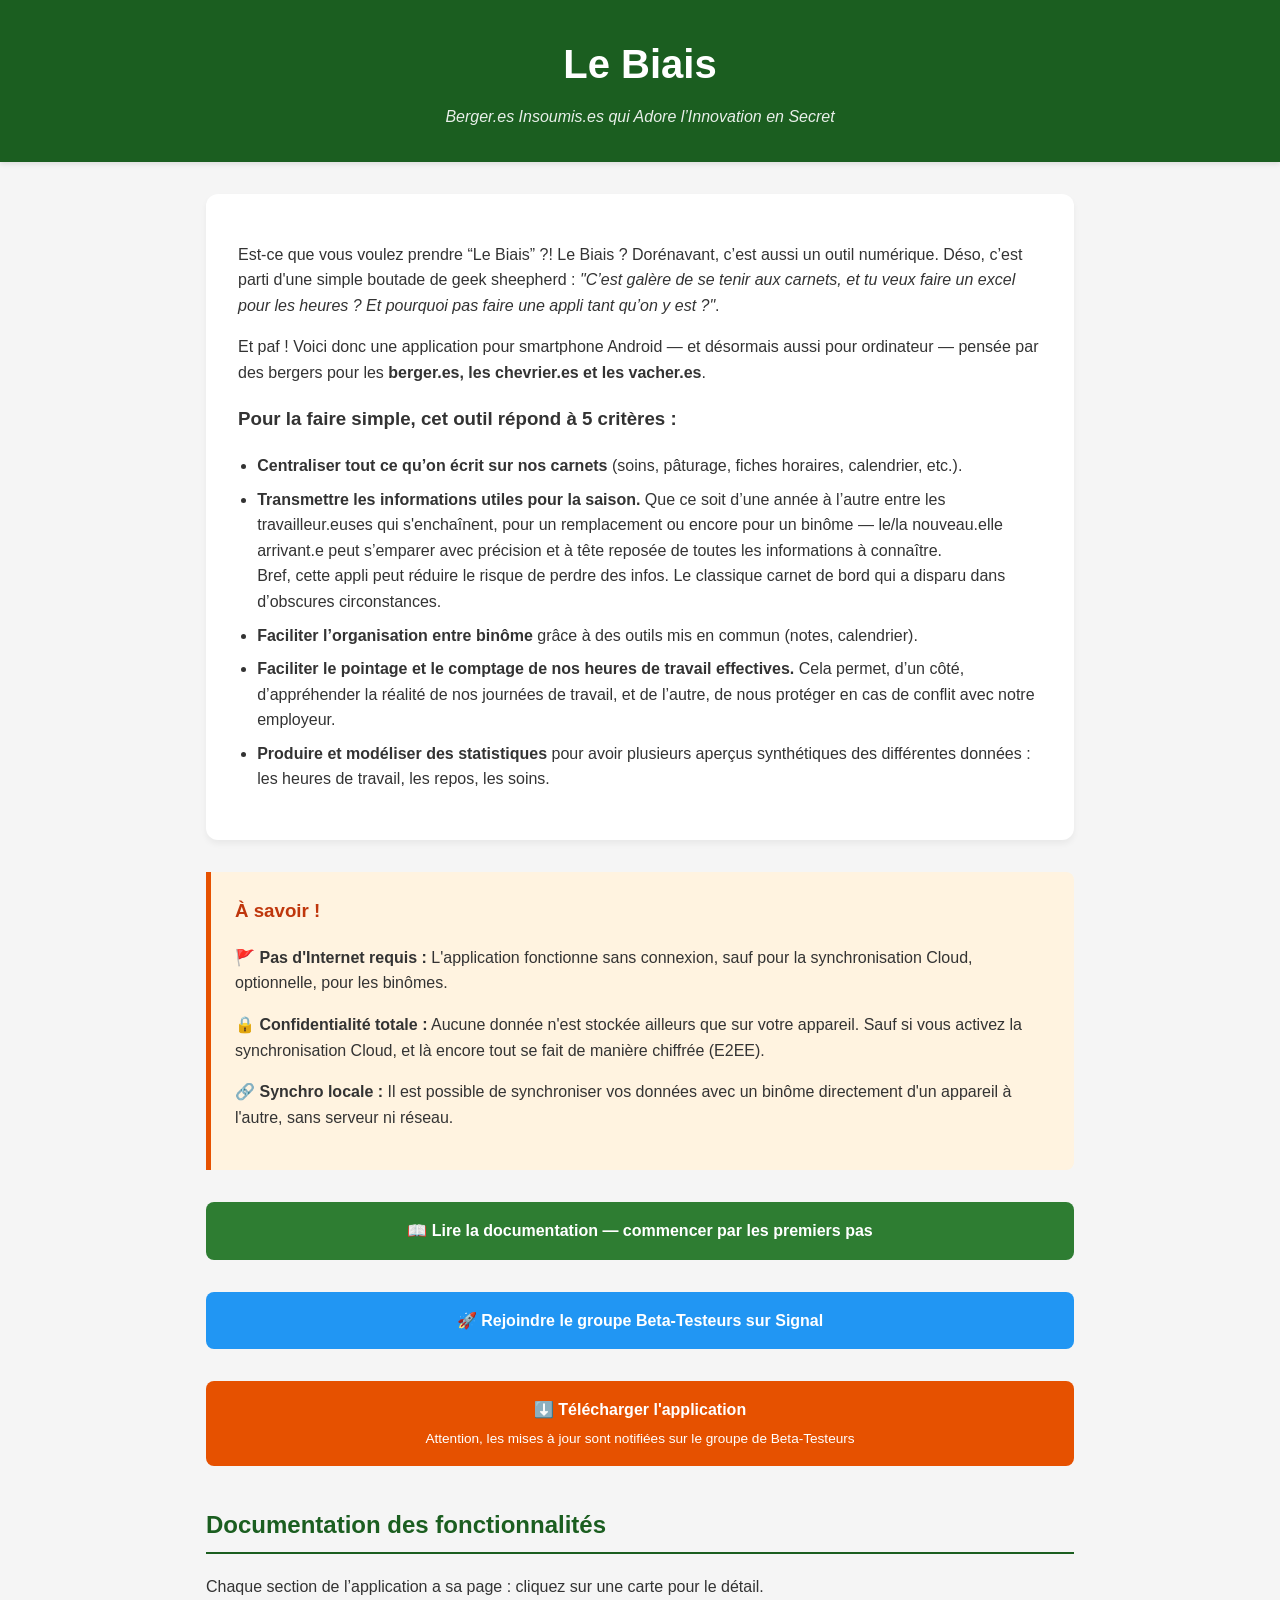
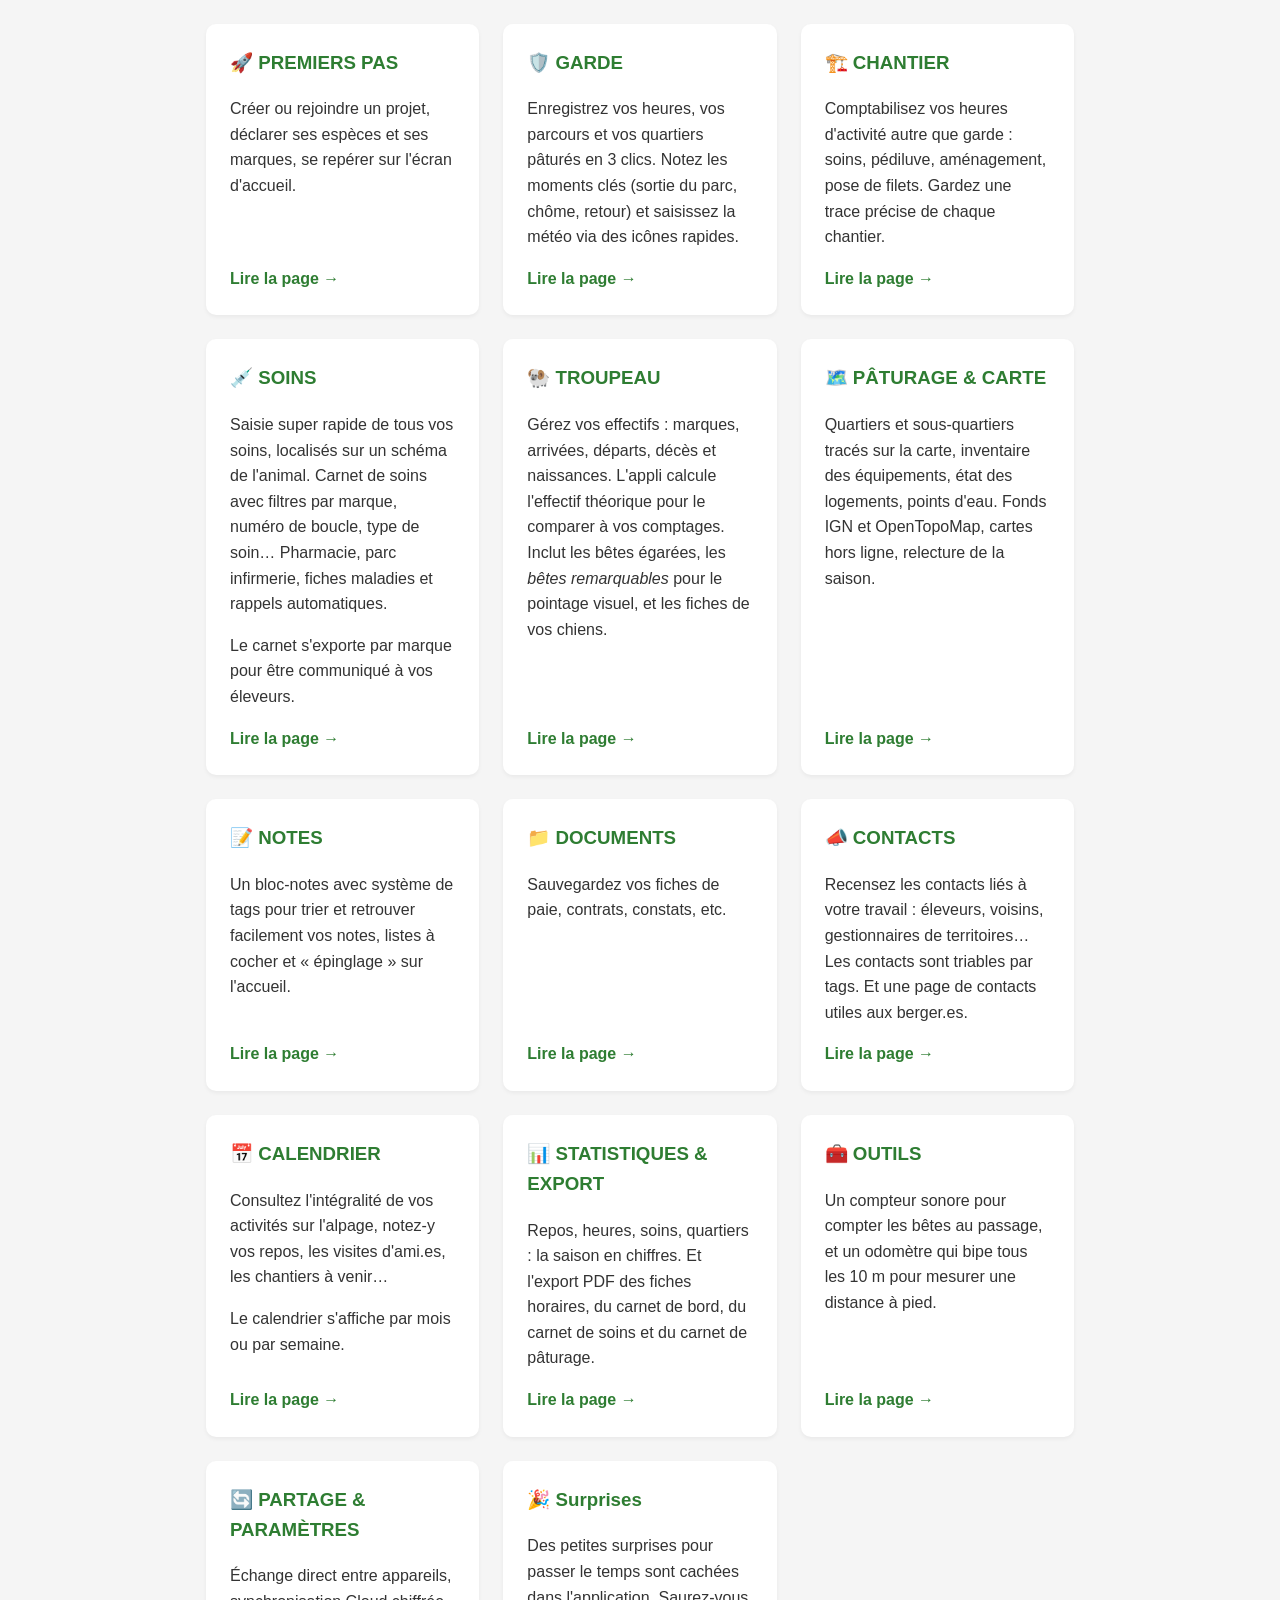
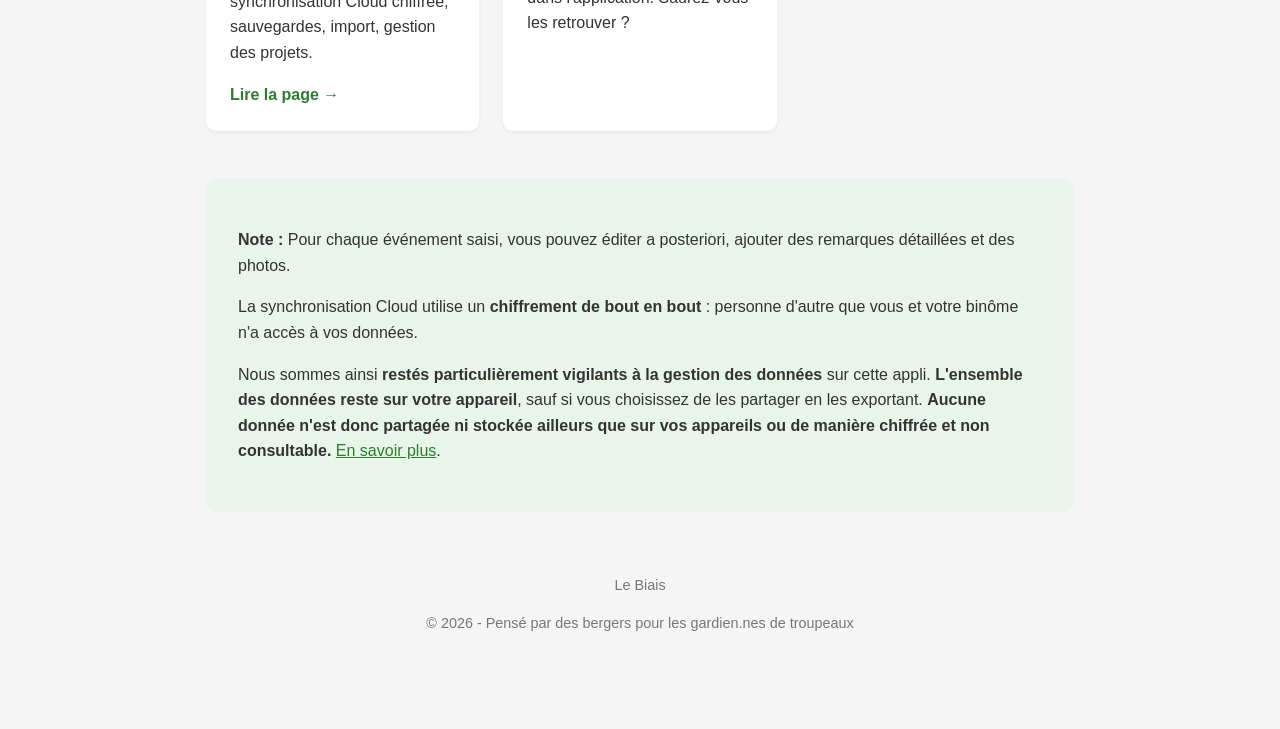
==== index.html @ cbfca734 "Ajoute la documentation des fonctionnalités, accessible depuis la page d'accueil Neuf pages thématiq" ====
<!DOCTYPE html>
<html lang="fr">
<head>
    <meta charset="UTF-8">
    <meta name="viewport" content="width=device-width, initial-scale=1.0">
    <title>Le Biais - Documentation Officielle</title>
    <link rel="stylesheet" href="style.css">
</head>
<body>

<header>
    <h1>Le Biais</h1>
    <p>Berger.es Insoumis.es qui Adore l’Innovation en Secret</p>
</header>

<div class="container">
    <section class="intro">
        <p>Est-ce que vous voulez prendre “Le Biais” ?! Le Biais ? Dorénavant, c’est aussi un outil numérique. Déso, c’est parti d'une simple boutade de geek sheepherd : <em>"C’est galère de se tenir aux carnets, et tu veux faire un excel pour les heures ? Et pourquoi pas faire une appli tant qu’on y est ?"</em>.</p>

        <p>Et paf ! Voici donc une application pour smartphone Android — et désormais aussi pour ordinateur — pensée par des bergers pour les <strong>berger.es, les chevrier.es et les vacher.es</strong>.</p>

        <h3>Pour la faire simple, cet outil répond à 5 critères :</h3>
        <ul>
            <li><strong>Centraliser tout ce qu’on écrit sur nos carnets</strong> (soins, pâturage, fiches horaires, calendrier, etc.).</li>
            <li><strong>Transmettre les informations utiles pour la saison.</strong> Que ce soit d’une année à l’autre entre les travailleur.euses qui s'enchaînent, pour un remplacement ou encore pour un binôme — le/la nouveau.elle arrivant.e peut s’emparer avec précision et à tête reposée de toutes les informations à connaître.<br>
            Bref, cette appli peut réduire le risque de perdre des infos. Le classique carnet de bord qui a disparu dans d’obscures circonstances.</li>
            <li><strong>Faciliter l’organisation entre binôme</strong> grâce à des outils mis en commun (notes, calendrier).</li>
            <li><strong>Faciliter le pointage et le comptage de nos heures de travail effectives.</strong> Cela permet, d’un côté, d’appréhender la réalité de nos journées de travail, et de l’autre, de nous protéger en cas de conflit avec notre employeur.</li>
            <li><strong>Produire et modéliser des statistiques</strong> pour avoir plusieurs aperçus synthétiques des différentes données : les heures de travail, les repos, les soins.</li>
        </ul>
    </section>

    <div class="important-box">
        <h3>À savoir !</h3>
        <p>🚩 <strong>Pas d'Internet requis :</strong> L'application fonctionne sans connexion, sauf pour la synchronisation Cloud, optionnelle, pour les binômes.</p>
        <p>🔒 <strong>Confidentialité totale :</strong> Aucune donnée n'est stockée ailleurs que sur votre appareil. Sauf si vous activez la synchronisation Cloud, et là encore tout se fait de manière chiffrée (E2EE).</p>
        <p>🔗 <strong>Synchro locale :</strong> Il est possible de synchroniser vos données avec un binôme directement d'un appareil à l'autre, sans serveur ni réseau.</p>
    </div>

    <a href="premiers-pas.html" class="doc-link">
        📖 Lire la documentation — commencer par les premiers pas
    </a>

    <a href="https://signal.group/#CjQKIIhdAA6bUFychgb4Pd47Ik6Q2A1K9JxBwAcLVOHIn0xoEhBDmhqNPRKAmFHqTnhX6Sd-" class="signal-link">
        🚀 Rejoindre le groupe Beta-Testeurs sur Signal
    </a>

    <a href="https://github.com/pach/leBiais_public/releases" class="download-link">
        ⬇️ Télécharger l'application
        <small>Attention, les mises à jour sont notifiées sur le groupe de Beta-Testeurs</small>
    </a>

    <h2 id="documentation">Documentation des fonctionnalités</h2>
    <p>Chaque section de l’application a sa page : cliquez sur une carte pour le détail.</p>

    <div class="feature-grid">
        <div class="feature-card">
            <h3>🚀 PREMIERS PAS</h3>
            <p>Créer ou rejoindre un projet, déclarer ses espèces et ses marques, se repérer sur l'écran d'accueil.</p>
            <a class="more" href="premiers-pas.html">Lire la page →</a>
        </div>

        <div class="feature-card">
            <h3>🛡️ GARDE</h3>
            <p>Enregistrez vos heures, vos parcours et vos quartiers pâturés en 3 clics. Notez les moments clés (sortie du parc, chôme, retour) et saisissez la météo via des icônes rapides.</p>
            <a class="more" href="garde-chantier.html#garde">Lire la page →</a>
        </div>

        <div class="feature-card">
            <h3>🏗️ CHANTIER</h3>
            <p>Comptabilisez vos heures d'activité autre que garde : soins, pédiluve, aménagement, pose de filets. Gardez une trace précise de chaque chantier.</p>
            <a class="more" href="garde-chantier.html#chantier">Lire la page →</a>
        </div>

        <div class="feature-card">
            <h3>💉 SOINS</h3>
            <p>Saisie super rapide de tous vos soins, localisés sur un schéma de l'animal. Carnet de soins avec filtres par marque, numéro de boucle, type de soin… Pharmacie, parc infirmerie, fiches maladies et rappels automatiques.</p>
            <p>Le carnet s'exporte par marque pour être communiqué à vos éleveurs.</p>
            <a class="more" href="soins.html">Lire la page →</a>
        </div>

        <div class="feature-card">
            <h3>🐏 TROUPEAU</h3>
            <p>Gérez vos effectifs : marques, arrivées, départs, décès et naissances. L'appli calcule l'effectif théorique pour le comparer à vos comptages. Inclut les bêtes égarées, les <em>bêtes remarquables</em> pour le pointage visuel, et les fiches de vos chiens.</p>
            <a class="more" href="troupeau.html">Lire la page →</a>
        </div>

        <div class="feature-card">
            <h3>🗺️ PÂTURAGE &amp; CARTE</h3>
            <p>Quartiers et sous-quartiers tracés sur la carte, inventaire des équipements, état des logements, points d'eau. Fonds IGN et OpenTopoMap, cartes hors ligne, relecture de la saison.</p>
            <a class="more" href="paturage.html">Lire la page →</a>
        </div>

        <div class="feature-card">
            <h3>📝 NOTES</h3>
            <p>Un bloc-notes avec système de tags pour trier et retrouver facilement vos notes, listes à cocher et « épinglage » sur l'accueil.</p>
            <a class="more" href="notes-contacts.html#notes">Lire la page →</a>
        </div>

        <div class="feature-card">
            <h3>📁 DOCUMENTS</h3>
            <p>Sauvegardez vos fiches de paie, contrats, constats, etc.</p>
            <a class="more" href="notes-contacts.html#documents">Lire la page →</a>
        </div>

        <div class="feature-card">
            <h3>📣 CONTACTS</h3>
            <p>Recensez les contacts liés à votre travail : éleveurs, voisins, gestionnaires de territoires… Les contacts sont triables par tags. Et une page de contacts utiles aux berger.es.</p>
            <a class="more" href="notes-contacts.html#contacts">Lire la page →</a>
        </div>

        <div class="feature-card">
            <h3>📅 CALENDRIER</h3>
            <p>Consultez l'intégralité de vos activités sur l'alpage, notez-y vos repos, les visites d'ami.es, les chantiers à venir…</p>
            <p>Le calendrier s'affiche par mois ou par semaine.</p>
            <a class="more" href="suivi.html#calendrier">Lire la page →</a>
        </div>

        <div class="feature-card">
            <h3>📊 STATISTIQUES &amp; EXPORT</h3>
            <p>Repos, heures, soins, quartiers : la saison en chiffres. Et l'export PDF des fiches horaires, du carnet de bord, du carnet de soins et du carnet de pâturage.</p>
            <a class="more" href="suivi.html#statistiques">Lire la page →</a>
        </div>

        <div class="feature-card">
            <h3>🧰 OUTILS</h3>
            <p>Un compteur sonore pour compter les bêtes au passage, et un odomètre qui bipe tous les 10 m pour mesurer une distance à pied.</p>
            <a class="more" href="outils.html">Lire la page →</a>
        </div>

        <div class="feature-card">
            <h3>🔄 PARTAGE &amp; PARAMÈTRES</h3>
            <p>Échange direct entre appareils, synchronisation Cloud chiffrée, sauvegardes, import, gestion des projets.</p>
            <a class="more" href="synchronisation.html">Lire la page →</a>
        </div>

        <div class="feature-card">
            <h3>🎉 Surprises</h3>
            <p>Des petites surprises pour passer le temps sont cachées dans l'application. Saurez-vous les retrouver ?</p>
        </div>
    </div>

    <section style="margin-top: 3rem; background: #e8f5e9; padding: 2rem; border-radius: 12px;">
        <p><strong>Note :</strong> Pour chaque événement saisi, vous pouvez éditer a posteriori, ajouter des remarques détaillées et des photos.</p>
        <p>La synchronisation Cloud utilise un <strong>chiffrement de bout en bout</strong> : personne d'autre que vous et votre binôme n'a accès à vos données.</p>
        <p>Nous sommes ainsi <strong>restés particulièrement vigilants à la gestion des données</strong> sur cette appli. <strong>L'ensemble des données reste sur votre appareil</strong>, sauf si vous choisissez de les partager en les exportant. <strong>Aucune donnée n'est donc partagée ni stockée ailleurs que sur vos appareils ou de manière chiffrée et non consultable.</strong> <a href="synchronisation.html#confidentialite">En savoir plus</a>.</p>
    </section>

    <footer>
        <p>Le Biais</p>
        <p>&copy; 2026 - Pensé par des bergers pour les gardien.nes de troupeaux</p>
    </footer>
</div>

</body>
</html>
---- style.css ----
/* Feuille de style commune à la documentation du Biais. */
:root {
    --primary-color: #1B5E20;
    --secondary-color: #2E7D32;
    --accent-color: #E65100;
    --bg-color: #F5F5F5;
    --text-color: #333;
    --muted-color: #666;
    --card-bg: #ffffff;
    --soft-green: #e8f5e9;
    --soft-orange: #FFF3E0;
    --border-color: #dfe5df;
}

* { box-sizing: border-box; }

body {
    font-family: 'Segoe UI', Tahoma, Geneva, Verdana, sans-serif;
    line-height: 1.6;
    color: var(--text-color);
    background-color: var(--bg-color);
    margin: 0;
    padding: 0;
}

a { color: var(--secondary-color); }

header {
    background-color: var(--primary-color);
    color: white;
    padding: 2rem 1rem;
    text-align: center;
    box-shadow: 0 2px 5px rgba(0,0,0,0.1);
}

header h1 { margin: 0; font-size: 2.5rem; }
header h1 a { color: inherit; text-decoration: none; }
header p { margin: 0.5rem 0 0; opacity: 0.9; font-style: italic; }

/* En-tête resserré des pages de documentation */
header.compact { padding: 1.2rem 1rem; }
header.compact h1 { font-size: 1.6rem; }

.container {
    max-width: 900px;
    margin: 2rem auto;
    padding: 0 1rem;
}

.intro, .panel {
    background: var(--card-bg);
    padding: 2rem;
    border-radius: 12px;
    box-shadow: 0 4px 6px rgba(0,0,0,0.05);
    margin-bottom: 2rem;
}

.important-box {
    background-color: var(--soft-orange);
    border-left: 5px solid var(--accent-color);
    padding: 1.5rem;
    margin: 2rem 0;
    border-radius: 0 8px 8px 0;
}

.important-box h3 { margin-top: 0; color: #BF360C; }

h2 {
    color: var(--primary-color);
    border-bottom: 2px solid var(--primary-color);
    padding-bottom: 0.5rem;
    margin-top: 2.5rem;
}

.feature-grid {
    display: grid;
    grid-template-columns: repeat(auto-fit, minmax(260px, 1fr));
    gap: 1.5rem;
    margin-top: 1.5rem;
}

.feature-card {
    background: var(--card-bg);
    padding: 1.5rem;
    border-radius: 10px;
    box-shadow: 0 2px 4px rgba(0,0,0,0.05);
    transition: transform 0.2s;
    display: flex;
    flex-direction: column;
}

.feature-card:hover { transform: translateY(-5px); }

.feature-card h3 {
    margin-top: 0;
    color: var(--secondary-color);
    display: flex;
    align-items: center;
    gap: 0.5rem;
}

.feature-card p { margin-top: 0; }

.feature-card .more {
    margin-top: auto;
    font-weight: bold;
    text-decoration: none;
}

.feature-card .more:hover { text-decoration: underline; }

.badge, .tag {
    display: inline-block;
    background: var(--accent-color);
    color: white;
    padding: 0.2rem 0.6rem;
    border-radius: 4px;
    font-size: 0.8rem;
    font-weight: bold;
}

.badge { margin-bottom: 1rem; align-self: flex-start; }
.tag { font-size: 0.7rem; vertical-align: middle; margin-left: 0.3rem; }
.tag.grand { background: #1565C0; }

.signal-link, .doc-link, .download-link {
    display: block;
    color: white;
    text-align: center;
    padding: 1rem;
    text-decoration: none;
    border-radius: 8px;
    font-weight: bold;
    margin: 2rem 0;
}

.signal-link { background: #2196F3; }
.doc-link { background: var(--secondary-color); }
.download-link { background: var(--accent-color); }
.download-link small { display: block; font-weight: normal; font-size: 0.85rem; margin-top: 0.3rem; }

footer {
    text-align: center;
    padding: 3rem 1rem;
    color: #777;
    font-size: 0.9rem;
}

ul, ol { padding-left: 1.2rem; }
li { margin-bottom: 0.5rem; }

/* ------------------------------------------------ pages de documentation */

.docnav {
    background: var(--card-bg);
    border-bottom: 1px solid var(--border-color);
    position: sticky;
    top: 0;
    z-index: 10;
}

.docnav ul {
    list-style: none;
    margin: 0 auto;
    padding: 0.5rem 1rem;
    max-width: 1100px;
    display: flex;
    flex-wrap: wrap;
    justify-content: center;
    gap: 0.3rem 0.4rem;
}

.docnav li { margin: 0; }

.docnav a {
    display: block;
    padding: 0.3rem 0.7rem;
    border-radius: 999px;
    text-decoration: none;
    font-size: 0.9rem;
    color: var(--text-color);
}

.docnav a:hover { background: var(--soft-green); }
.docnav a.current { background: var(--primary-color); color: white; }

.doc h2 { scroll-margin-top: 6rem; }

.doc h3 {
    color: var(--secondary-color);
    margin-top: 1.8rem;
    scroll-margin-top: 6rem;
}

.lead { font-size: 1.1rem; color: var(--muted-color); }

.toc {
    background: var(--soft-green);
    border-radius: 10px;
    padding: 1rem 1.5rem;
    margin: 1.5rem 0;
}

.toc strong { display: block; margin-bottom: 0.3rem; }
.toc ul { margin: 0; columns: 2; column-gap: 2rem; }
.toc li { margin-bottom: 0.2rem; break-inside: avoid; }

.tip, .warn {
    padding: 1rem 1.2rem;
    border-radius: 0 8px 8px 0;
    margin: 1.2rem 0;
}

.tip { background: var(--soft-green); border-left: 5px solid var(--secondary-color); }
.warn { background: var(--soft-orange); border-left: 5px solid var(--accent-color); }
.tip p, .warn p { margin: 0; }

/* Libellé tel qu'il est écrit dans l'application */
.ui {
    background: #eceff1;
    border-radius: 4px;
    padding: 0.05rem 0.4rem;
    font-weight: 600;
    font-size: 0.92em;
    white-space: nowrap;
}

.table-wrap { overflow-x: auto; }

table {
    border-collapse: collapse;
    width: 100%;
    margin: 1rem 0;
    background: var(--card-bg);
}

th, td {
    border: 1px solid var(--border-color);
    padding: 0.5rem 0.7rem;
    text-align: left;
    vertical-align: top;
}

th { background: var(--soft-green); color: var(--primary-color); }

.pager {
    display: flex;
    justify-content: space-between;
    gap: 1rem;
    margin-top: 3rem;
    padding-top: 1.5rem;
    border-top: 1px solid var(--border-color);
}

.pager a { text-decoration: none; font-weight: bold; }
.pager a:hover { text-decoration: underline; }

@media (max-width: 600px) {
    header h1 { font-size: 1.8rem; }
    header.compact h1 { font-size: 1.3rem; }
    .intro, .panel { padding: 1.2rem; }
    .toc ul { columns: 1; }
    .docnav ul { justify-content: flex-start; flex-wrap: nowrap; overflow-x: auto; }
    .docnav a { white-space: nowrap; }
}
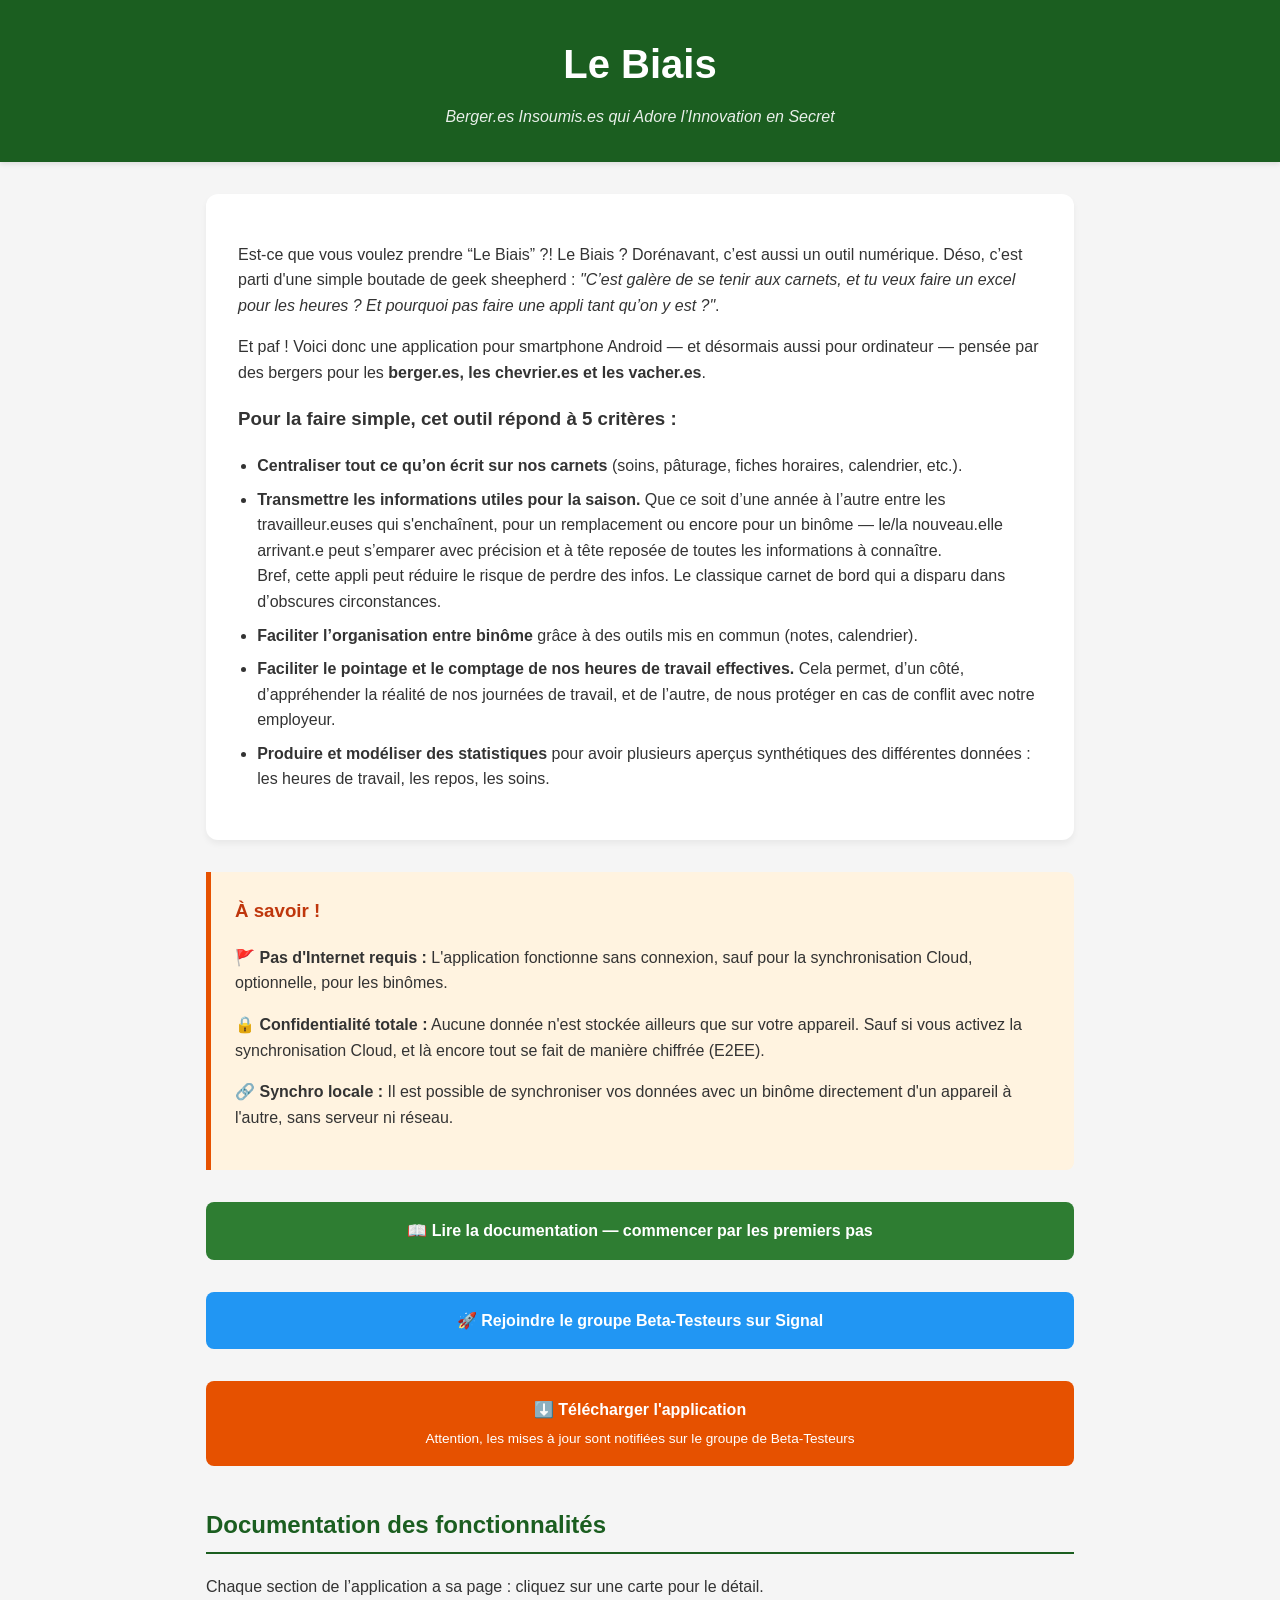
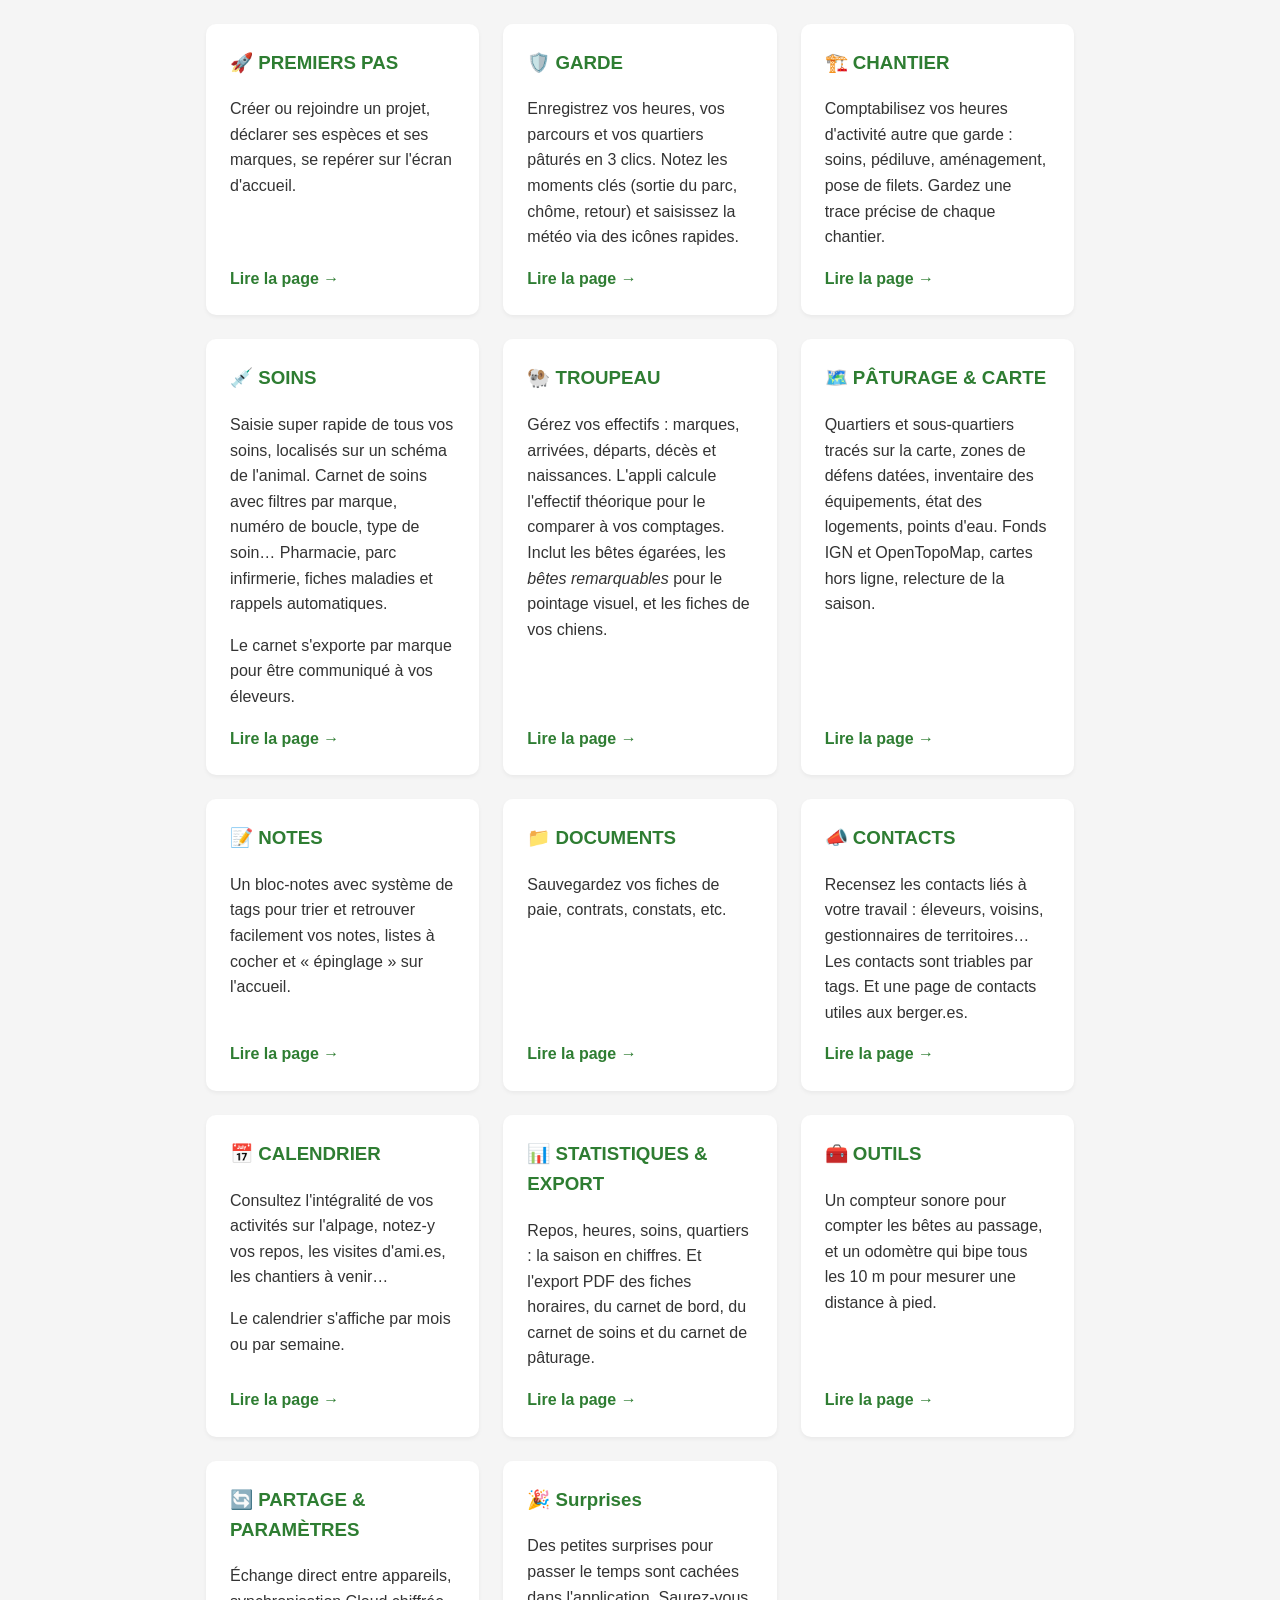
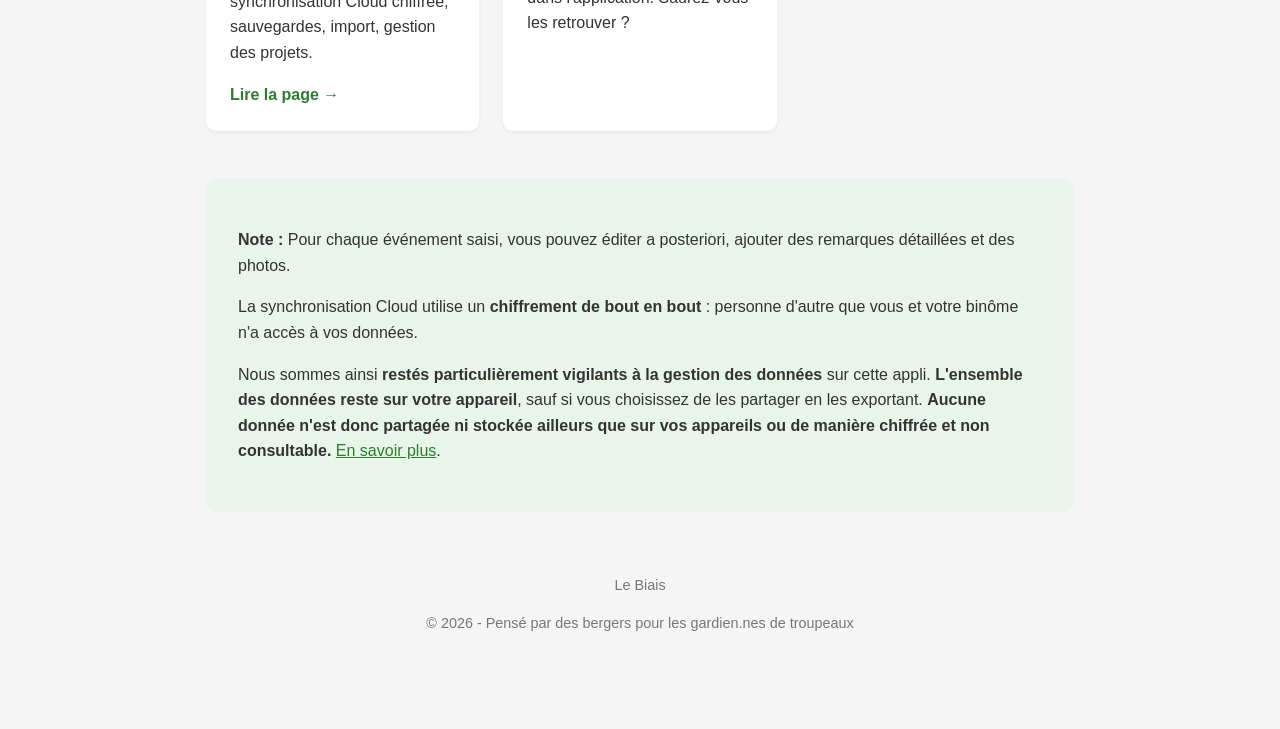
==== commit 234c39e3: "Documente les zones de défens Co-Authored-By: Claude Opus 5.5 <noreply@anthropic.com>" ====
--- a/index.html
+++ b/index.html
@@ -87,7 +87,7 @@
 
         <div class="feature-card">
             <h3>🗺️ PÂTURAGE &amp; CARTE</h3>
-            <p>Quartiers et sous-quartiers tracés sur la carte, inventaire des équipements, état des logements, points d'eau. Fonds IGN et OpenTopoMap, cartes hors ligne, relecture de la saison.</p>
+            <p>Quartiers et sous-quartiers tracés sur la carte, zones de défens datées, inventaire des équipements, état des logements, points d'eau. Fonds IGN et OpenTopoMap, cartes hors ligne, relecture de la saison.</p>
             <a class="more" href="paturage.html">Lire la page →</a>
         </div>
 
--- a/style.css
+++ b/style.css
@@ -184,7 +184,7 @@
 .docnav a:hover { background: var(--soft-green); }
 .docnav a.current { background: var(--primary-color); color: white; }
 
-.doc h2 { scroll-margin-top: 6rem; }
+.doc h2, .doc li[id] { scroll-margin-top: 6rem; }
 
 .doc h3 {
     color: var(--secondary-color);
@@ -243,6 +243,38 @@
 
 th { background: var(--soft-green); color: var(--primary-color); }
 
+/* Captures d'écran : un téléphone, un poste de bureau, ou les deux côte à côte */
+.captures {
+    display: flex;
+    flex-wrap: wrap;
+    justify-content: center;
+    align-items: flex-start;
+    gap: 1rem;
+    margin: 1.8rem 0;
+}
+
+.captures a { display: block; line-height: 0; min-width: 0; }
+.captures a.telephone { flex: 0 1 210px; }
+.captures a.bureau { flex: 1 1 420px; }
+
+.captures img {
+    width: 100%;
+    height: auto;
+    background: var(--card-bg);
+    border: 1px solid var(--border-color);
+    border-radius: 8px;
+    box-shadow: 0 2px 6px rgba(0,0,0,0.08);
+}
+
+.captures a.telephone img { border-radius: 16px; }
+
+.captures figcaption {
+    flex-basis: 100%;
+    text-align: center;
+    font-size: 0.9rem;
+    color: var(--muted-color);
+}
+
 .pager {
     display: flex;
     justify-content: space-between;
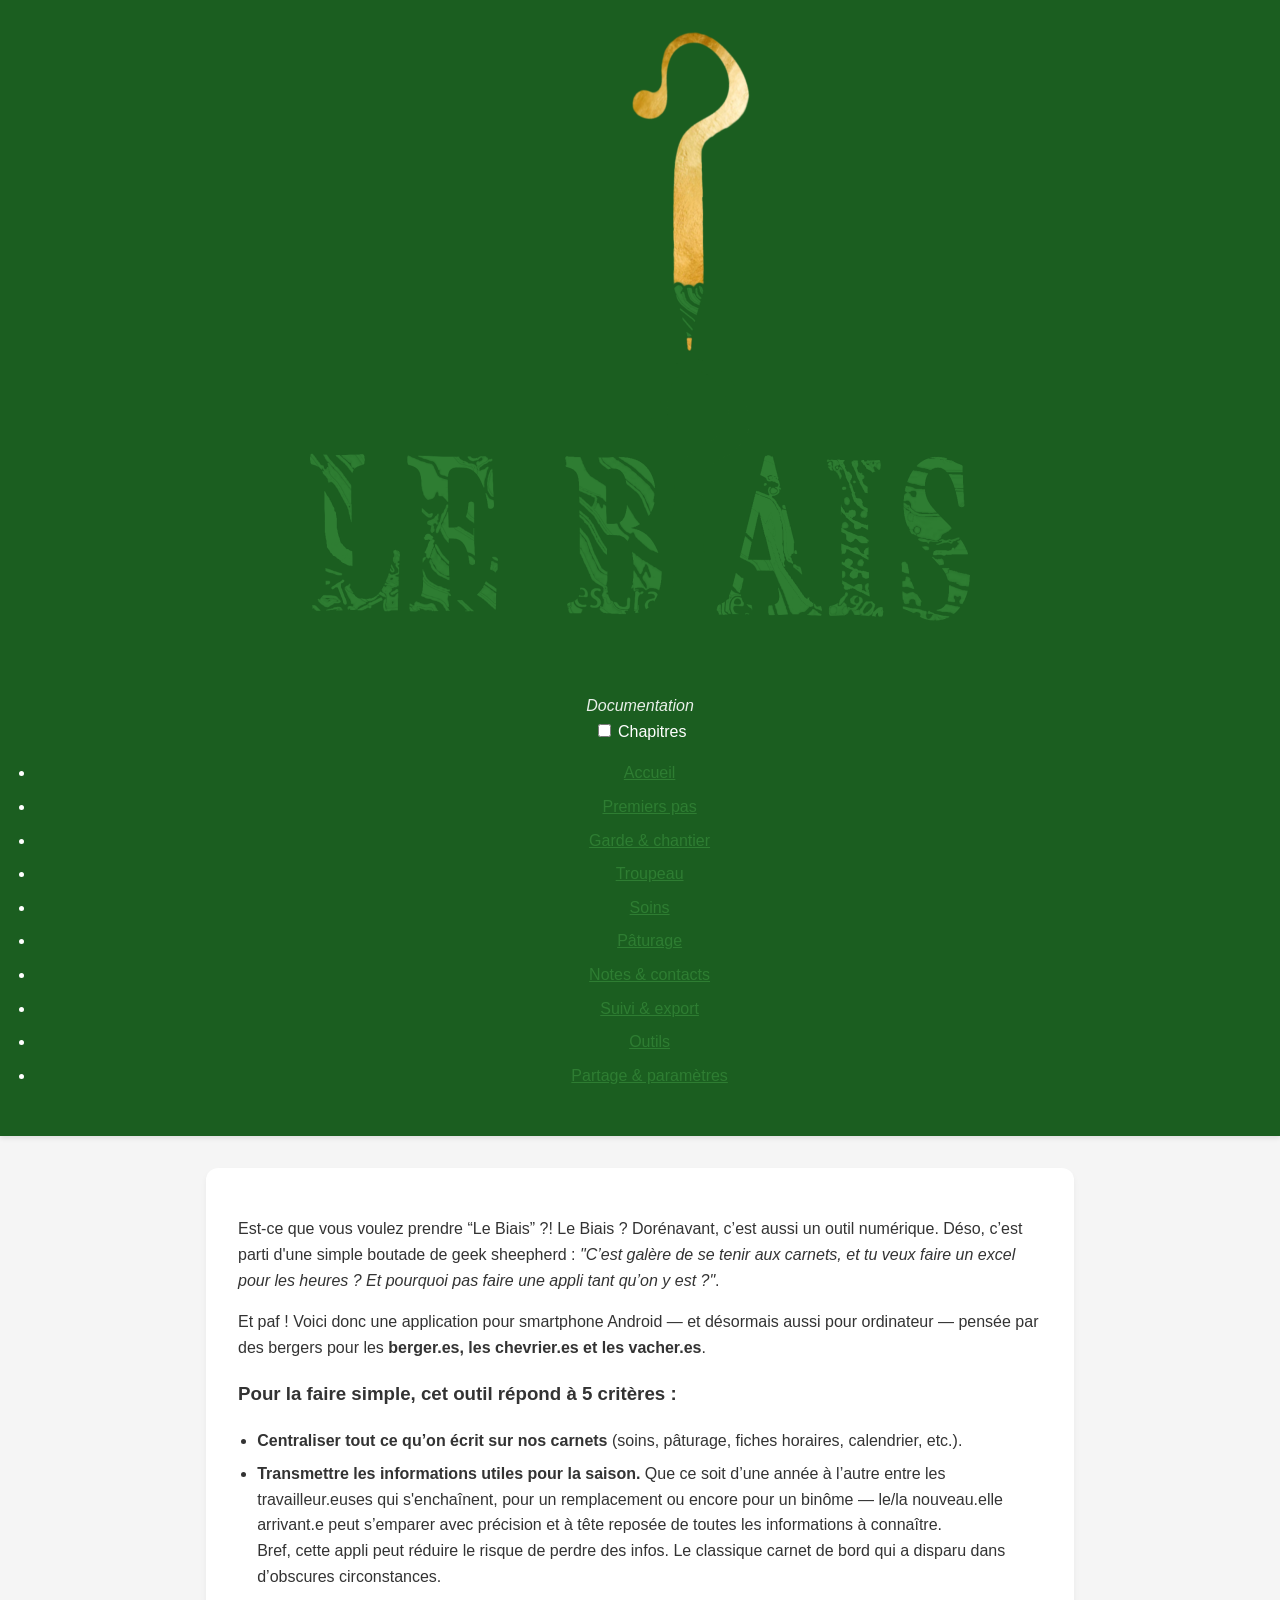
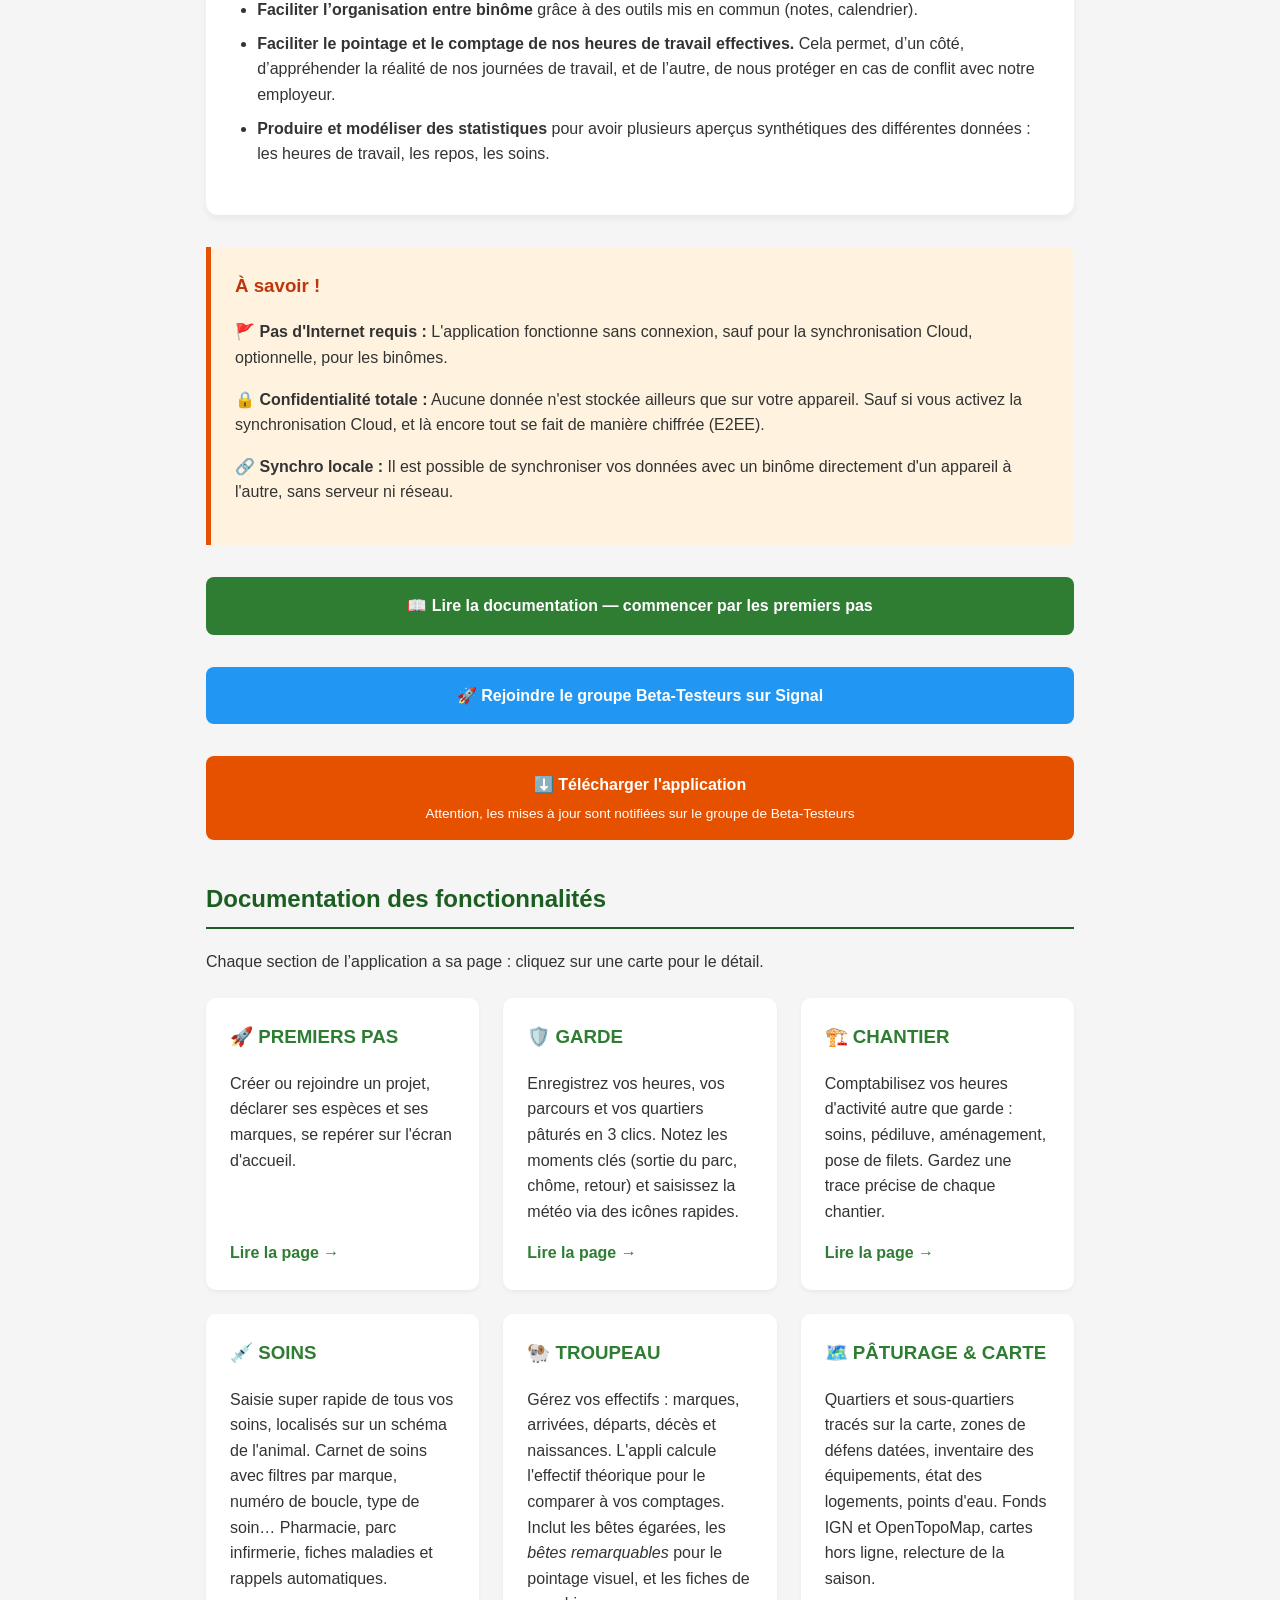
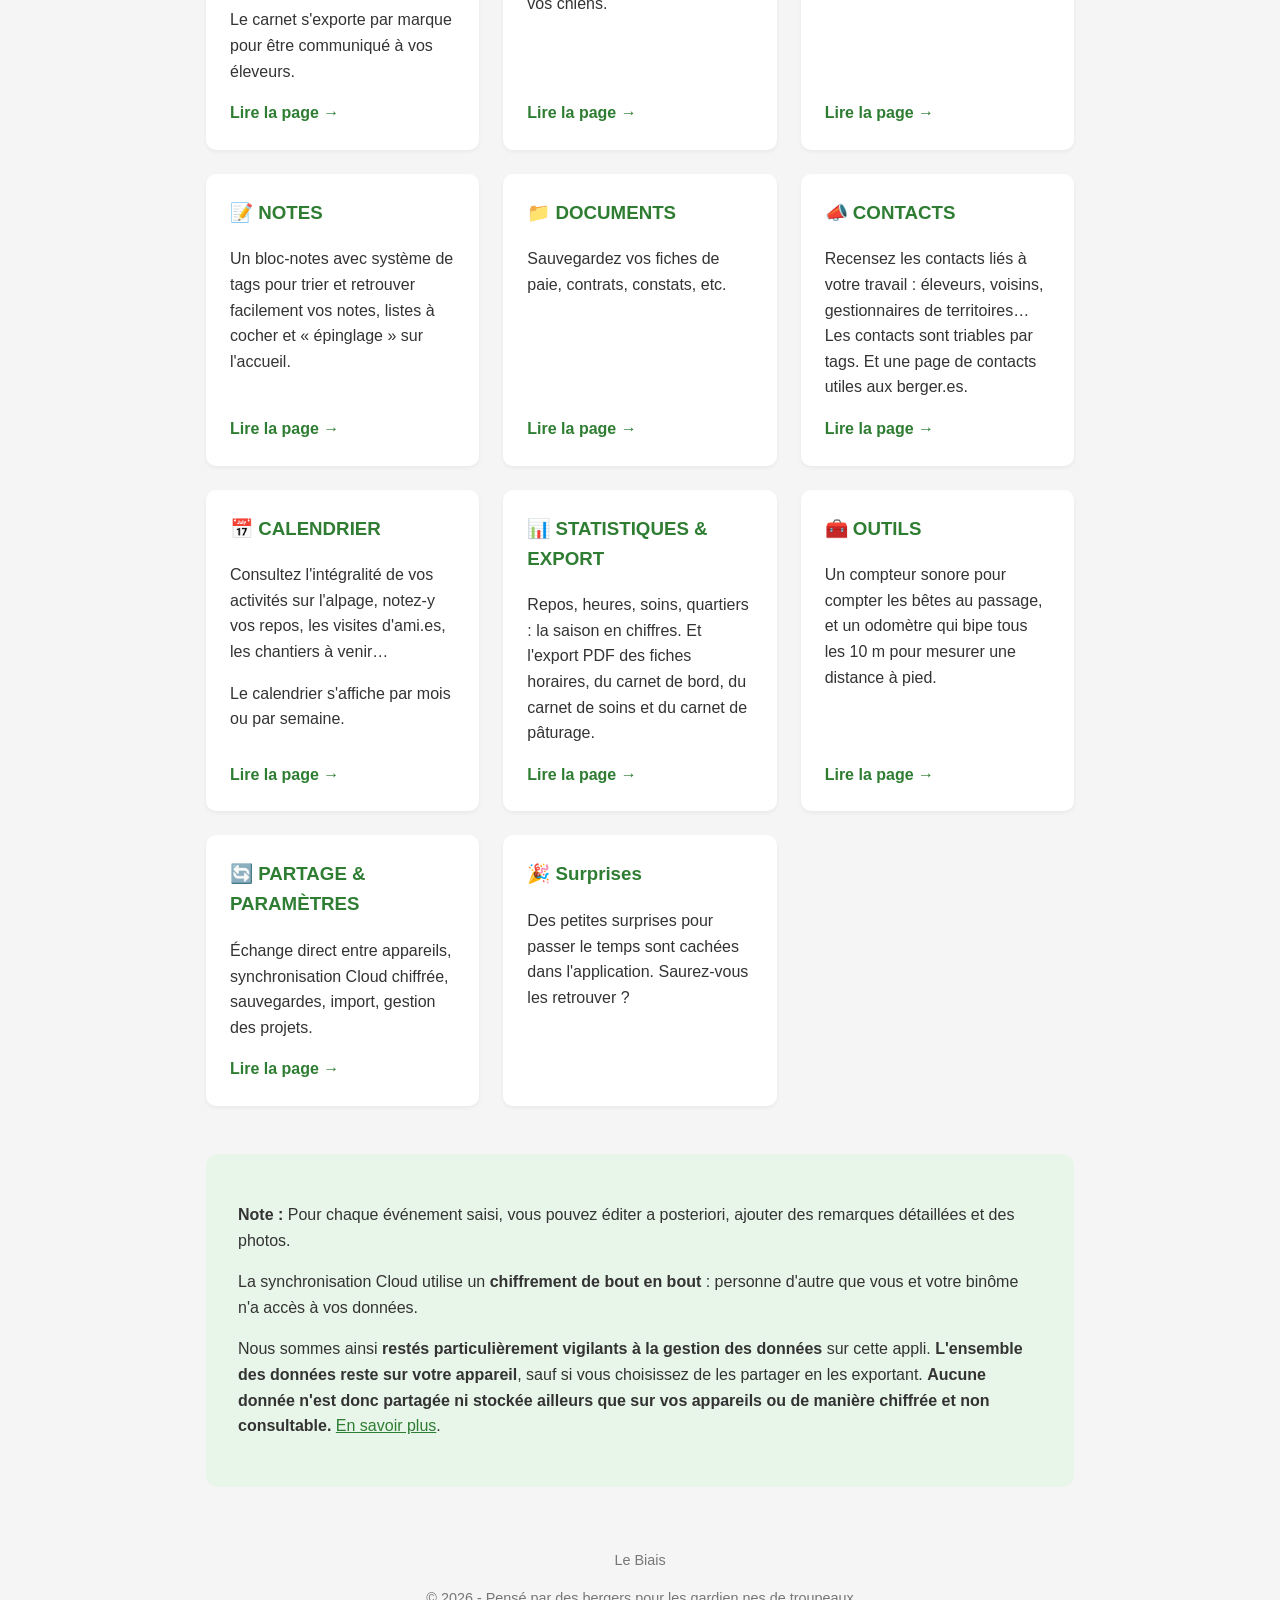
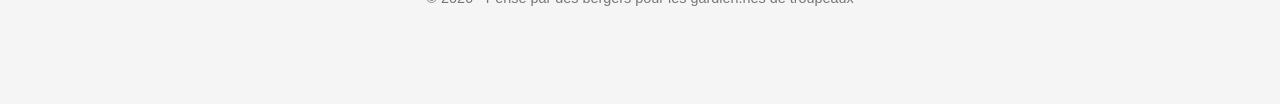
==== commit 488ac008: "Pose le bloc de navigation commun dans les pages de la doc Co-Authored-By: Claude Opus 5.5 <noreply@" ====
--- a/index.html
+++ b/index.html
@@ -5,13 +5,34 @@
     <meta name="viewport" content="width=device-width, initial-scale=1.0">
     <title>Le Biais - Documentation Officielle</title>
     <link rel="stylesheet" href="style.css">
+    <link rel="icon" href="images/icone.png">
+    <script src="doc.js"></script>
 </head>
 <body>
 
-<header>
-    <h1>Le Biais</h1>
-    <p>Berger.es Insoumis.es qui Adore l’Innovation en Secret</p>
+<!-- navigation : bloc généré par tools/doc/navigation.py, ne pas modifier à la main -->
+<header class="pan">
+    <div class="carte" aria-hidden="true"><div class="trait"></div><div class="sentier"></div></div>
+    <a class="bandeau" href="index.html"><img src="images/bandeau-houlette.png" alt="" width="660" height="319"><img class="lettres" src="images/bandeau-lettres.png" alt="Le Biais" width="660" height="319"></a>
+    <p class="sous">Documentation</p>
+    <input type="checkbox" id="bascule-chapitres" class="bascule">
+    <label for="bascule-chapitres" class="bouton-chapitres">Chapitres</label>
+    <nav class="chapitres" aria-label="Chapitres de la documentation">
+        <ul>
+            <li><a href="index.html" aria-current="page">Accueil</a></li>
+            <li><a href="premiers-pas.html">Premiers pas</a></li>
+            <li><a href="garde-chantier.html">Garde &amp; chantier</a></li>
+            <li><a href="troupeau.html">Troupeau</a></li>
+            <li><a href="soins.html">Soins</a></li>
+            <li><a href="paturage.html">Pâturage</a></li>
+            <li><a href="notes-contacts.html">Notes &amp; contacts</a></li>
+            <li><a href="suivi.html">Suivi &amp; export</a></li>
+            <li><a href="outils.html">Outils</a></li>
+            <li><a href="synchronisation.html">Partage &amp; paramètres</a></li>
+        </ul>
+    </nav>
 </header>
+<!-- /navigation -->
 
 <div class="container">
     <section class="intro">
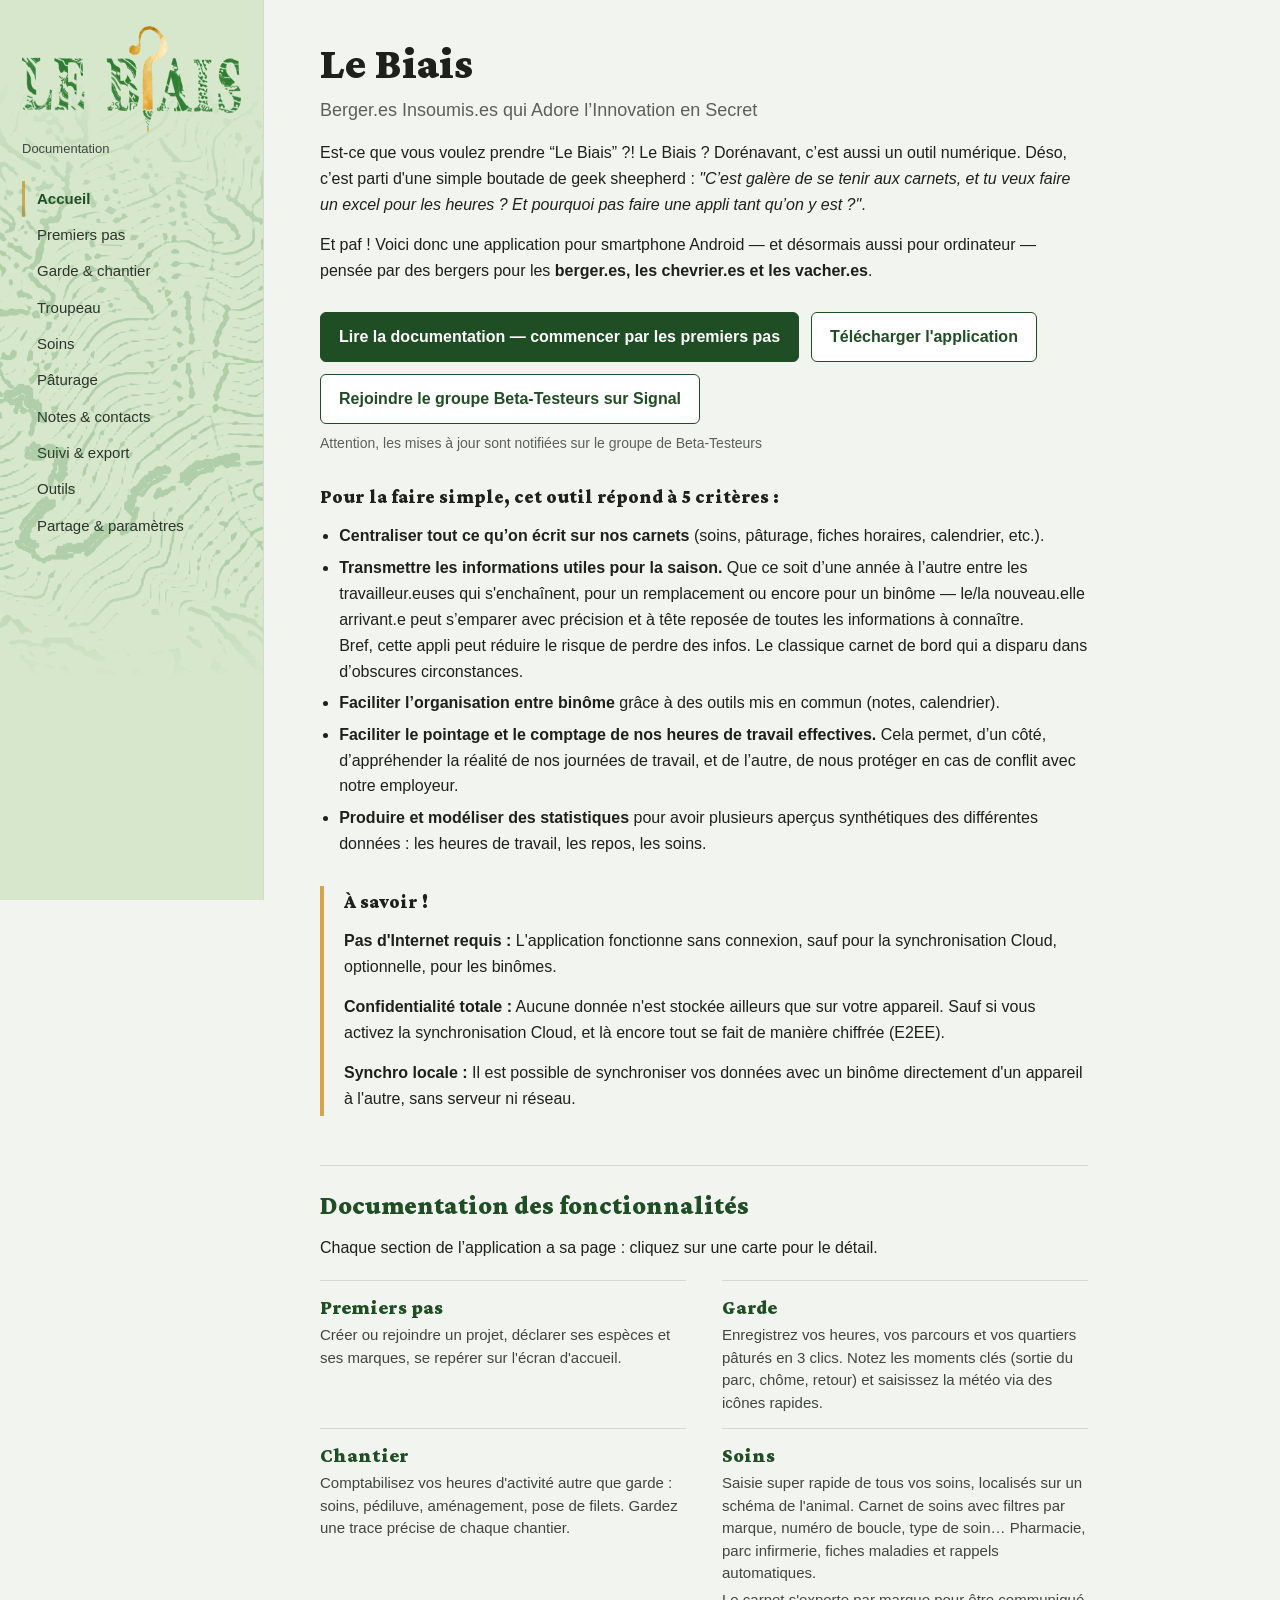
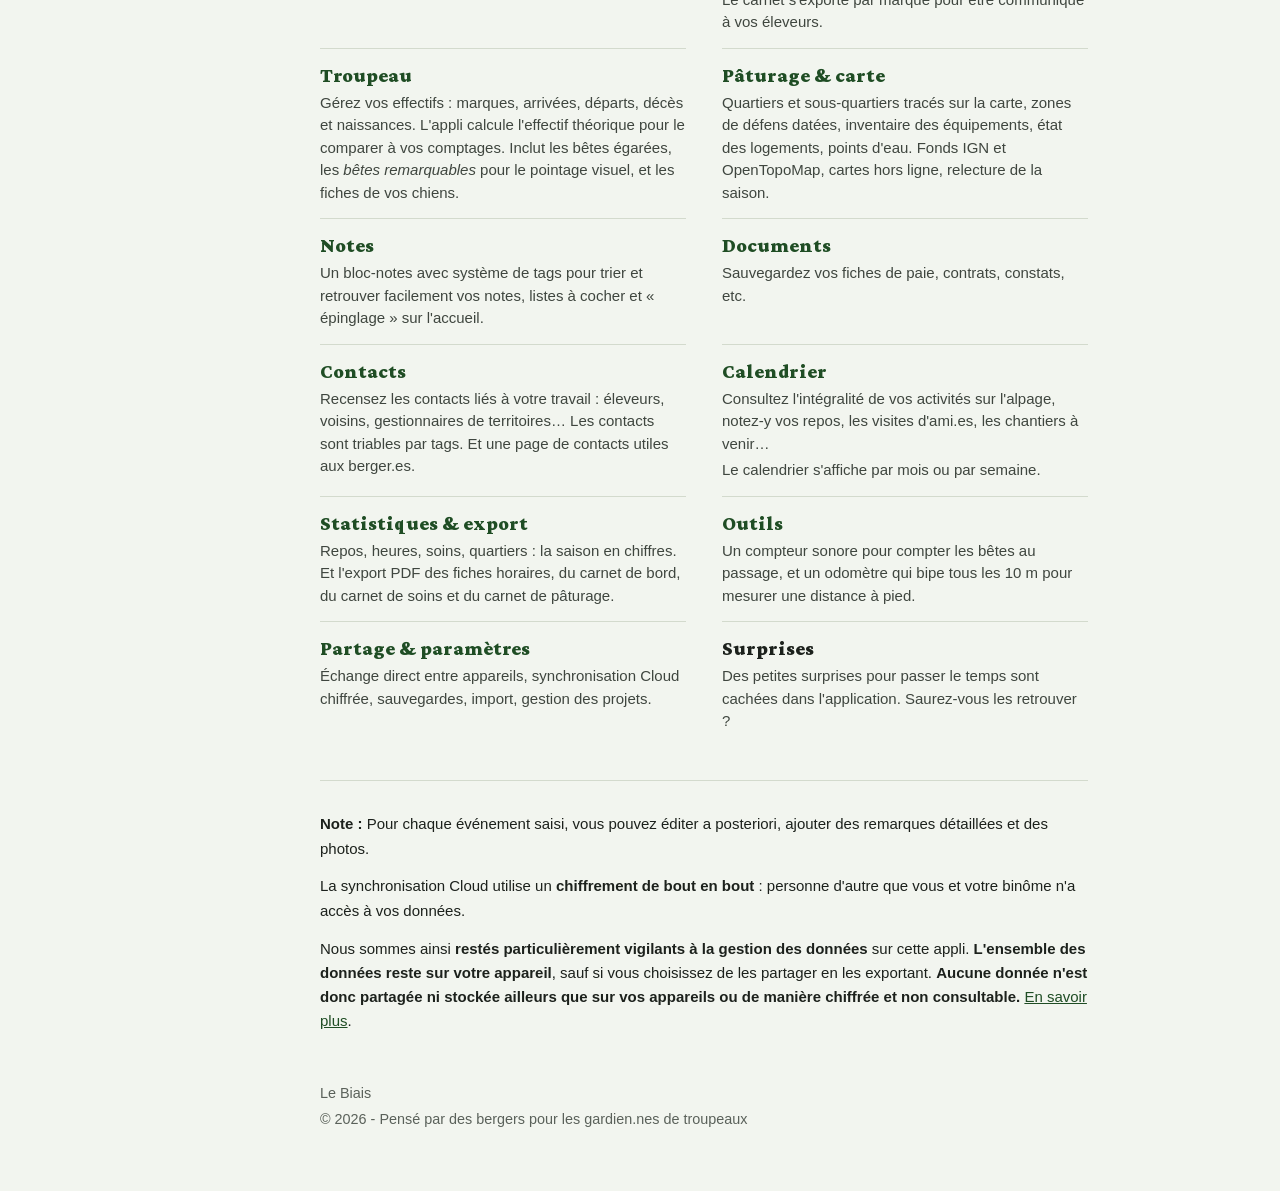
==== commit 9267e02b: "Réordonne l'accueil de la doc et passe son sommaire en liste Co-Authored-By: Claude Opus 5.5 <norepl" ====
--- a/index.html
+++ b/index.html
@@ -34,138 +34,106 @@
 </header>
 <!-- /navigation -->
 
-<div class="container">
-    <section class="intro">
-        <p>Est-ce que vous voulez prendre “Le Biais” ?! Le Biais ? Dorénavant, c’est aussi un outil numérique. Déso, c’est parti d'une simple boutade de geek sheepherd : <em>"C’est galère de se tenir aux carnets, et tu veux faire un excel pour les heures ? Et pourquoi pas faire une appli tant qu’on y est ?"</em>.</p>
+<div class="container accueil">
+    <h1>Le Biais</h1>
+    <p class="lead">Berger.es Insoumis.es qui Adore l’Innovation en Secret</p>
 
-        <p>Et paf ! Voici donc une application pour smartphone Android — et désormais aussi pour ordinateur — pensée par des bergers pour les <strong>berger.es, les chevrier.es et les vacher.es</strong>.</p>
+    <p>Est-ce que vous voulez prendre “Le Biais” ?! Le Biais ? Dorénavant, c’est aussi un outil numérique. Déso, c’est parti d'une simple boutade de geek sheepherd : <em>"C’est galère de se tenir aux carnets, et tu veux faire un excel pour les heures ? Et pourquoi pas faire une appli tant qu’on y est ?"</em>.</p>
+    <p>Et paf ! Voici donc une application pour smartphone Android — et désormais aussi pour ordinateur — pensée par des bergers pour les <strong>berger.es, les chevrier.es et les vacher.es</strong>.</p>
 
-        <h3>Pour la faire simple, cet outil répond à 5 critères :</h3>
-        <ul>
-            <li><strong>Centraliser tout ce qu’on écrit sur nos carnets</strong> (soins, pâturage, fiches horaires, calendrier, etc.).</li>
-            <li><strong>Transmettre les informations utiles pour la saison.</strong> Que ce soit d’une année à l’autre entre les travailleur.euses qui s'enchaînent, pour un remplacement ou encore pour un binôme — le/la nouveau.elle arrivant.e peut s’emparer avec précision et à tête reposée de toutes les informations à connaître.<br>
-            Bref, cette appli peut réduire le risque de perdre des infos. Le classique carnet de bord qui a disparu dans d’obscures circonstances.</li>
-            <li><strong>Faciliter l’organisation entre binôme</strong> grâce à des outils mis en commun (notes, calendrier).</li>
-            <li><strong>Faciliter le pointage et le comptage de nos heures de travail effectives.</strong> Cela permet, d’un côté, d’appréhender la réalité de nos journées de travail, et de l’autre, de nous protéger en cas de conflit avec notre employeur.</li>
-            <li><strong>Produire et modéliser des statistiques</strong> pour avoir plusieurs aperçus synthétiques des différentes données : les heures de travail, les repos, les soins.</li>
-        </ul>
-    </section>
+    <p class="actions">
+        <a class="plein" href="premiers-pas.html">Lire la documentation — commencer par les premiers pas</a>
+        <a href="https://github.com/pach/leBiais_public/releases">Télécharger l'application</a>
+        <a href="https://signal.group/#CjQKIIhdAA6bUFychgb4Pd47Ik6Q2A1K9JxBwAcLVOHIn0xoEhBDmhqNPRKAmFHqTnhX6Sd-">Rejoindre le groupe Beta-Testeurs sur Signal</a>
+    </p>
+    <p class="petit">Attention, les mises à jour sont notifiées sur le groupe de Beta-Testeurs</p>
 
-    <div class="important-box">
+    <h3>Pour la faire simple, cet outil répond à 5 critères :</h3>
+    <ul>
+        <li><strong>Centraliser tout ce qu’on écrit sur nos carnets</strong> (soins, pâturage, fiches horaires, calendrier, etc.).</li>
+        <li><strong>Transmettre les informations utiles pour la saison.</strong> Que ce soit d’une année à l’autre entre les travailleur.euses qui s'enchaînent, pour un remplacement ou encore pour un binôme — le/la nouveau.elle arrivant.e peut s’emparer avec précision et à tête reposée de toutes les informations à connaître.<br>
+        Bref, cette appli peut réduire le risque de perdre des infos. Le classique carnet de bord qui a disparu dans d’obscures circonstances.</li>
+        <li><strong>Faciliter l’organisation entre binôme</strong> grâce à des outils mis en commun (notes, calendrier).</li>
+        <li><strong>Faciliter le pointage et le comptage de nos heures de travail effectives.</strong> Cela permet, d’un côté, d’appréhender la réalité de nos journées de travail, et de l’autre, de nous protéger en cas de conflit avec notre employeur.</li>
+        <li><strong>Produire et modéliser des statistiques</strong> pour avoir plusieurs aperçus synthétiques des différentes données : les heures de travail, les repos, les soins.</li>
+    </ul>
+
+    <div class="a-savoir">
         <h3>À savoir !</h3>
-        <p>🚩 <strong>Pas d'Internet requis :</strong> L'application fonctionne sans connexion, sauf pour la synchronisation Cloud, optionnelle, pour les binômes.</p>
-        <p>🔒 <strong>Confidentialité totale :</strong> Aucune donnée n'est stockée ailleurs que sur votre appareil. Sauf si vous activez la synchronisation Cloud, et là encore tout se fait de manière chiffrée (E2EE).</p>
-        <p>🔗 <strong>Synchro locale :</strong> Il est possible de synchroniser vos données avec un binôme directement d'un appareil à l'autre, sans serveur ni réseau.</p>
+        <p><strong>Pas d'Internet requis :</strong> L'application fonctionne sans connexion, sauf pour la synchronisation Cloud, optionnelle, pour les binômes.</p>
+        <p><strong>Confidentialité totale :</strong> Aucune donnée n'est stockée ailleurs que sur votre appareil. Sauf si vous activez la synchronisation Cloud, et là encore tout se fait de manière chiffrée (E2EE).</p>
+        <p><strong>Synchro locale :</strong> Il est possible de synchroniser vos données avec un binôme directement d'un appareil à l'autre, sans serveur ni réseau.</p>
     </div>
-
-    <a href="premiers-pas.html" class="doc-link">
-        📖 Lire la documentation — commencer par les premiers pas
-    </a>
-
-    <a href="https://signal.group/#CjQKIIhdAA6bUFychgb4Pd47Ik6Q2A1K9JxBwAcLVOHIn0xoEhBDmhqNPRKAmFHqTnhX6Sd-" class="signal-link">
-        🚀 Rejoindre le groupe Beta-Testeurs sur Signal
-    </a>
-
-    <a href="https://github.com/pach/leBiais_public/releases" class="download-link">
-        ⬇️ Télécharger l'application
-        <small>Attention, les mises à jour sont notifiées sur le groupe de Beta-Testeurs</small>
-    </a>
 
     <h2 id="documentation">Documentation des fonctionnalités</h2>
     <p>Chaque section de l’application a sa page : cliquez sur une carte pour le détail.</p>
 
-    <div class="feature-grid">
-        <div class="feature-card">
-            <h3>🚀 PREMIERS PAS</h3>
+    <ul class="sommaire">
+        <li>
+            <h3><a href="premiers-pas.html">Premiers pas</a></h3>
             <p>Créer ou rejoindre un projet, déclarer ses espèces et ses marques, se repérer sur l'écran d'accueil.</p>
-            <a class="more" href="premiers-pas.html">Lire la page →</a>
-        </div>
-
-        <div class="feature-card">
-            <h3>🛡️ GARDE</h3>
+        </li>
+        <li>
+            <h3><a href="garde-chantier.html#garde">Garde</a></h3>
             <p>Enregistrez vos heures, vos parcours et vos quartiers pâturés en 3 clics. Notez les moments clés (sortie du parc, chôme, retour) et saisissez la météo via des icônes rapides.</p>
-            <a class="more" href="garde-chantier.html#garde">Lire la page →</a>
-        </div>
-
-        <div class="feature-card">
-            <h3>🏗️ CHANTIER</h3>
+        </li>
+        <li>
+            <h3><a href="garde-chantier.html#chantier">Chantier</a></h3>
             <p>Comptabilisez vos heures d'activité autre que garde : soins, pédiluve, aménagement, pose de filets. Gardez une trace précise de chaque chantier.</p>
-            <a class="more" href="garde-chantier.html#chantier">Lire la page →</a>
-        </div>
-
-        <div class="feature-card">
-            <h3>💉 SOINS</h3>
+        </li>
+        <li>
+            <h3><a href="soins.html">Soins</a></h3>
             <p>Saisie super rapide de tous vos soins, localisés sur un schéma de l'animal. Carnet de soins avec filtres par marque, numéro de boucle, type de soin… Pharmacie, parc infirmerie, fiches maladies et rappels automatiques.</p>
             <p>Le carnet s'exporte par marque pour être communiqué à vos éleveurs.</p>
-            <a class="more" href="soins.html">Lire la page →</a>
-        </div>
-
-        <div class="feature-card">
-            <h3>🐏 TROUPEAU</h3>
+        </li>
+        <li>
+            <h3><a href="troupeau.html">Troupeau</a></h3>
             <p>Gérez vos effectifs : marques, arrivées, départs, décès et naissances. L'appli calcule l'effectif théorique pour le comparer à vos comptages. Inclut les bêtes égarées, les <em>bêtes remarquables</em> pour le pointage visuel, et les fiches de vos chiens.</p>
-            <a class="more" href="troupeau.html">Lire la page →</a>
-        </div>
-
-        <div class="feature-card">
-            <h3>🗺️ PÂTURAGE &amp; CARTE</h3>
+        </li>
+        <li>
+            <h3><a href="paturage.html">Pâturage &amp; carte</a></h3>
             <p>Quartiers et sous-quartiers tracés sur la carte, zones de défens datées, inventaire des équipements, état des logements, points d'eau. Fonds IGN et OpenTopoMap, cartes hors ligne, relecture de la saison.</p>
-            <a class="more" href="paturage.html">Lire la page →</a>
-        </div>
-
-        <div class="feature-card">
-            <h3>📝 NOTES</h3>
+        </li>
+        <li>
+            <h3><a href="notes-contacts.html#notes">Notes</a></h3>
             <p>Un bloc-notes avec système de tags pour trier et retrouver facilement vos notes, listes à cocher et « épinglage » sur l'accueil.</p>
-            <a class="more" href="notes-contacts.html#notes">Lire la page →</a>
-        </div>
-
-        <div class="feature-card">
-            <h3>📁 DOCUMENTS</h3>
+        </li>
+        <li>
+            <h3><a href="notes-contacts.html#documents">Documents</a></h3>
             <p>Sauvegardez vos fiches de paie, contrats, constats, etc.</p>
-            <a class="more" href="notes-contacts.html#documents">Lire la page →</a>
-        </div>
-
-        <div class="feature-card">
-            <h3>📣 CONTACTS</h3>
+        </li>
+        <li>
+            <h3><a href="notes-contacts.html#contacts">Contacts</a></h3>
             <p>Recensez les contacts liés à votre travail : éleveurs, voisins, gestionnaires de territoires… Les contacts sont triables par tags. Et une page de contacts utiles aux berger.es.</p>
-            <a class="more" href="notes-contacts.html#contacts">Lire la page →</a>
-        </div>
-
-        <div class="feature-card">
-            <h3>📅 CALENDRIER</h3>
+        </li>
+        <li>
+            <h3><a href="suivi.html#calendrier">Calendrier</a></h3>
             <p>Consultez l'intégralité de vos activités sur l'alpage, notez-y vos repos, les visites d'ami.es, les chantiers à venir…</p>
             <p>Le calendrier s'affiche par mois ou par semaine.</p>
-            <a class="more" href="suivi.html#calendrier">Lire la page →</a>
-        </div>
+        </li>
+        <li>
+            <h3><a href="suivi.html#statistiques">Statistiques &amp; export</a></h3>
+            <p>Repos, heures, soins, quartiers : la saison en chiffres. Et l'export PDF des fiches horaires, du carnet de bord, du carnet de soins et du carnet de pâturage.</p>
+        </li>
+        <li>
+            <h3><a href="outils.html">Outils</a></h3>
+            <p>Un compteur sonore pour compter les bêtes au passage, et un odomètre qui bipe tous les 10 m pour mesurer une distance à pied.</p>
+        </li>
+        <li>
+            <h3><a href="synchronisation.html">Partage &amp; paramètres</a></h3>
+            <p>Échange direct entre appareils, synchronisation Cloud chiffrée, sauvegardes, import, gestion des projets.</p>
+        </li>
+        <li>
+            <h3><span>Surprises</span></h3>
+            <p>Des petites surprises pour passer le temps sont cachées dans l'application. Saurez-vous les retrouver ?</p>
+        </li>
+    </ul>
 
-        <div class="feature-card">
-            <h3>📊 STATISTIQUES &amp; EXPORT</h3>
-            <p>Repos, heures, soins, quartiers : la saison en chiffres. Et l'export PDF des fiches horaires, du carnet de bord, du carnet de soins et du carnet de pâturage.</p>
-            <a class="more" href="suivi.html#statistiques">Lire la page →</a>
-        </div>
-
-        <div class="feature-card">
-            <h3>🧰 OUTILS</h3>
-            <p>Un compteur sonore pour compter les bêtes au passage, et un odomètre qui bipe tous les 10 m pour mesurer une distance à pied.</p>
-            <a class="more" href="outils.html">Lire la page →</a>
-        </div>
-
-        <div class="feature-card">
-            <h3>🔄 PARTAGE &amp; PARAMÈTRES</h3>
-            <p>Échange direct entre appareils, synchronisation Cloud chiffrée, sauvegardes, import, gestion des projets.</p>
-            <a class="more" href="synchronisation.html">Lire la page →</a>
-        </div>
-
-        <div class="feature-card">
-            <h3>🎉 Surprises</h3>
-            <p>Des petites surprises pour passer le temps sont cachées dans l'application. Saurez-vous les retrouver ?</p>
-        </div>
-    </div>
-
-    <section style="margin-top: 3rem; background: #e8f5e9; padding: 2rem; border-radius: 12px;">
+    <div class="note-donnees">
         <p><strong>Note :</strong> Pour chaque événement saisi, vous pouvez éditer a posteriori, ajouter des remarques détaillées et des photos.</p>
         <p>La synchronisation Cloud utilise un <strong>chiffrement de bout en bout</strong> : personne d'autre que vous et votre binôme n'a accès à vos données.</p>
         <p>Nous sommes ainsi <strong>restés particulièrement vigilants à la gestion des données</strong> sur cette appli. <strong>L'ensemble des données reste sur votre appareil</strong>, sauf si vous choisissez de les partager en les exportant. <strong>Aucune donnée n'est donc partagée ni stockée ailleurs que sur vos appareils ou de manière chiffrée et non consultable.</strong> <a href="synchronisation.html#confidentialite">En savoir plus</a>.</p>
-    </section>
+    </div>
 
     <footer>
         <p>Le Biais</p>
--- a/style.css
+++ b/style.css
@@ -1,247 +1,241 @@
 /* Feuille de style commune à la documentation du Biais. */
+
+@font-face {
+    font-family: "Crimson Pro";
+    src: url(polices/crimson-pro-black.woff2) format("woff2");
+    font-weight: 900;
+    font-display: swap;
+}
+
 :root {
-    --primary-color: #1B5E20;
-    --secondary-color: #2E7D32;
-    --accent-color: #E65100;
-    --bg-color: #F5F5F5;
-    --text-color: #333;
-    --muted-color: #666;
-    --card-bg: #ffffff;
-    --soft-green: #e8f5e9;
-    --soft-orange: #FFF3E0;
-    --border-color: #dfe5df;
+    --vert: #2C7C34;
+    --vert-fonce: #1F4D24;
+    --or: #D2A64C;
+    --encre: #1C211C;
+    --gris: #5A615A;
+    --filet: #D3DACD;
+    --fond: #F2F5EF;
+    --sol: #D6E7CB;
+    --titre: "Hoefler Text", "Crimson Pro", Georgia, serif;
+    --texte: "Avenir Next", "Segoe UI", Roboto, "Helvetica Neue", sans-serif;
+    --barre: 57px;
 }
 
 * { box-sizing: border-box; }
 
+/* Les ancres ne doivent pas glisser sous la barre fixe du téléphone. */
+html { scroll-padding-top: calc(var(--barre) + 12px); }
+
 body {
-    font-family: 'Segoe UI', Tahoma, Geneva, Verdana, sans-serif;
-    line-height: 1.6;
-    color: var(--text-color);
-    background-color: var(--bg-color);
     margin: 0;
-    padding: 0;
-}
-
-a { color: var(--secondary-color); }
-
-header {
-    background-color: var(--primary-color);
-    color: white;
-    padding: 2rem 1rem;
-    text-align: center;
-    box-shadow: 0 2px 5px rgba(0,0,0,0.1);
-}
-
-header h1 { margin: 0; font-size: 2.5rem; }
-header h1 a { color: inherit; text-decoration: none; }
-header p { margin: 0.5rem 0 0; opacity: 0.9; font-style: italic; }
-
-/* En-tête resserré des pages de documentation */
-header.compact { padding: 1.2rem 1rem; }
-header.compact h1 { font-size: 1.6rem; }
-
-.container {
-    max-width: 900px;
-    margin: 2rem auto;
-    padding: 0 1rem;
-}
-
-.intro, .panel {
-    background: var(--card-bg);
-    padding: 2rem;
-    border-radius: 12px;
-    box-shadow: 0 4px 6px rgba(0,0,0,0.05);
-    margin-bottom: 2rem;
-}
-
-.important-box {
-    background-color: var(--soft-orange);
-    border-left: 5px solid var(--accent-color);
-    padding: 1.5rem;
-    margin: 2rem 0;
-    border-radius: 0 8px 8px 0;
-}
-
-.important-box h3 { margin-top: 0; color: #BF360C; }
-
-h2 {
-    color: var(--primary-color);
-    border-bottom: 2px solid var(--primary-color);
-    padding-bottom: 0.5rem;
-    margin-top: 2.5rem;
-}
-
-.feature-grid {
-    display: grid;
-    grid-template-columns: repeat(auto-fit, minmax(260px, 1fr));
-    gap: 1.5rem;
-    margin-top: 1.5rem;
-}
-
-.feature-card {
-    background: var(--card-bg);
-    padding: 1.5rem;
-    border-radius: 10px;
-    box-shadow: 0 2px 4px rgba(0,0,0,0.05);
-    transition: transform 0.2s;
-    display: flex;
-    flex-direction: column;
-}
-
-.feature-card:hover { transform: translateY(-5px); }
-
-.feature-card h3 {
-    margin-top: 0;
-    color: var(--secondary-color);
-    display: flex;
-    align-items: center;
-    gap: 0.5rem;
-}
-
-.feature-card p { margin-top: 0; }
-
-.feature-card .more {
-    margin-top: auto;
-    font-weight: bold;
-    text-decoration: none;
-}
-
-.feature-card .more:hover { text-decoration: underline; }
-
-.badge, .tag {
-    display: inline-block;
-    background: var(--accent-color);
-    color: white;
-    padding: 0.2rem 0.6rem;
-    border-radius: 4px;
-    font-size: 0.8rem;
-    font-weight: bold;
-}
-
-.badge { margin-bottom: 1rem; align-self: flex-start; }
-.tag { font-size: 0.7rem; vertical-align: middle; margin-left: 0.3rem; }
-.tag.grand { background: #1565C0; }
-
-.signal-link, .doc-link, .download-link {
-    display: block;
-    color: white;
-    text-align: center;
-    padding: 1rem;
-    text-decoration: none;
-    border-radius: 8px;
-    font-weight: bold;
-    margin: 2rem 0;
-}
-
-.signal-link { background: #2196F3; }
-.doc-link { background: var(--secondary-color); }
-.download-link { background: var(--accent-color); }
-.download-link small { display: block; font-weight: normal; font-size: 0.85rem; margin-top: 0.3rem; }
-
-footer {
-    text-align: center;
-    padding: 3rem 1rem;
-    color: #777;
-    font-size: 0.9rem;
-}
-
-ul, ol { padding-left: 1.2rem; }
-li { margin-bottom: 0.5rem; }
-
-/* ------------------------------------------------ pages de documentation */
-
-.docnav {
-    background: var(--card-bg);
-    border-bottom: 1px solid var(--border-color);
+    font: 16px/1.62 var(--texte);
+    color: var(--encre);
+    background: var(--fond);
+}
+
+a { color: var(--vert-fonce); }
+
+a:focus-visible,
+.bascule:focus-visible + .bouton-chapitres {
+    outline: 3px solid var(--vert-fonce);
+    outline-offset: 2px;
+}
+
+img { max-width: 100%; }
+
+/* ------------------------------------------------ navigation : barre du téléphone */
+
+.pan {
     position: sticky;
     top: 0;
     z-index: 10;
-}
-
-.docnav ul {
+    display: flex;
+    align-items: center;
+    gap: 10px;
+    padding: 10px 14px;
+    background: var(--sol);
+    border-bottom: 1px solid var(--filet);
+}
+
+.pan .carte,
+.pan .sous { display: none; }
+
+/* Le bandeau : la houlette, et les lettres par-dessus. */
+.bandeau {
+    position: relative;
+    display: block;
+    flex: none;
+    width: 76px;
+    aspect-ratio: 660 / 319;
+    margin-right: auto;
+}
+
+.bandeau img {
+    position: absolute;
+    inset: 0;
+    width: 100%;
+    height: 100%;
+}
+
+@keyframes apparition { from { opacity: 0; } }
+
+/* doc.js pose cette classe à la première page de la visite. */
+html.premiere-visite .bandeau .lettres { animation: apparition 2s cubic-bezier(0.42, 0, 1, 1) both; }
+
+@media (prefers-reduced-motion: reduce) {
+    html.premiere-visite .bandeau .lettres { animation: none; }
+}
+
+/* Case masquée à l'œil mais atteignable au clavier : cochée, elle déplie les chapitres. */
+.bascule {
+    position: absolute;
+    width: 1px;
+    height: 1px;
+    opacity: 0;
+}
+
+.bouton-chapitres {
+    padding: 7px 12px;
+    border: 1px solid var(--encre);
+    border-radius: 6px;
+    font-size: 14px;
+    font-weight: 600;
+    cursor: pointer;
+}
+
+.chapitres {
+    display: none;
+    position: absolute;
+    top: 100%;
+    left: 0;
+    right: 0;
+    max-height: calc(100vh - var(--barre));
+    overflow-y: auto;
+    padding: 8px 14px 14px;
+    background: var(--sol);
+    border-bottom: 1px solid var(--filet);
+}
+
+.bascule:checked ~ .chapitres { display: block; }
+
+.chapitres ul {
     list-style: none;
-    margin: 0 auto;
-    padding: 0.5rem 1rem;
-    max-width: 1100px;
-    display: flex;
-    flex-wrap: wrap;
-    justify-content: center;
-    gap: 0.3rem 0.4rem;
-}
-
-.docnav li { margin: 0; }
-
-.docnav a {
+    margin: 0;
+    padding: 0;
+}
+
+.chapitres li { margin: 0; }
+
+.chapitres a {
     display: block;
-    padding: 0.3rem 0.7rem;
-    border-radius: 999px;
+    padding: 8px 0 8px 12px;
+    border-left: 3px solid transparent;
+    color: #2C332C;
+    font-size: 15px;
     text-decoration: none;
-    font-size: 0.9rem;
-    color: var(--text-color);
-}
-
-.docnav a:hover { background: var(--soft-green); }
-.docnav a.current { background: var(--primary-color); color: white; }
-
-.doc h2, .doc li[id] { scroll-margin-top: 6rem; }
-
-.doc h3 {
-    color: var(--secondary-color);
-    margin-top: 1.8rem;
-    scroll-margin-top: 6rem;
-}
-
-.lead { font-size: 1.1rem; color: var(--muted-color); }
+}
+
+.chapitres a:hover { text-decoration: underline; }
+
+.chapitres a[aria-current="page"] {
+    border-left-color: var(--or);
+    color: var(--vert-fonce);
+    font-weight: 700;
+}
+
+/* ------------------------------------------------ contenu */
+
+.container {
+    max-width: 48em;
+    padding: 22px 18px 40px;
+}
+
+.container > h1 {
+    margin: 0;
+    font: 900 32px/1.05 var(--titre);
+}
+
+h2 {
+    margin: 1.9em 0 0;
+    padding-top: 0.9em;
+    border-top: 1px solid var(--filet);
+    font: 900 22px/1.2 var(--titre);
+    color: var(--vert-fonce);
+}
+
+h3 {
+    margin: 1.6em 0 0;
+    font: 900 19px/1.25 var(--titre);
+}
+
+p, ul, ol { margin: 0.9em 0 0; }
+ul, ol { padding-left: 1.2em; }
+li { margin-bottom: 0.35em; }
+
+.lead {
+    margin-top: 10px;
+    font-size: 18px;
+    color: var(--gris);
+}
 
 .toc {
-    background: var(--soft-green);
-    border-radius: 10px;
-    padding: 1rem 1.5rem;
-    margin: 1.5rem 0;
-}
-
-.toc strong { display: block; margin-bottom: 0.3rem; }
-.toc ul { margin: 0; columns: 2; column-gap: 2rem; }
-.toc li { margin-bottom: 0.2rem; break-inside: avoid; }
+    margin-top: 22px;
+    font-size: 15px;
+}
+
+.toc strong { display: block; margin-bottom: 4px; }
+.toc ul { margin: 0; }
 
 .tip, .warn {
-    padding: 1rem 1.2rem;
-    border-radius: 0 8px 8px 0;
-    margin: 1.2rem 0;
-}
-
-.tip { background: var(--soft-green); border-left: 5px solid var(--secondary-color); }
-.warn { background: var(--soft-orange); border-left: 5px solid var(--accent-color); }
+    margin-top: 1.2em;
+    padding: 4px 0 4px 16px;
+    border-left: 4px solid var(--vert);
+}
+
+.warn { border-left-color: var(--or); }
 .tip p, .warn p { margin: 0; }
 
 /* Libellé tel qu'il est écrit dans l'application */
 .ui {
-    background: #eceff1;
+    padding: 0 0.4em;
+    background: #fff;
+    border: 1px solid var(--filet);
     border-radius: 4px;
-    padding: 0.05rem 0.4rem;
+    font-size: 0.93em;
     font-weight: 600;
-    font-size: 0.92em;
-    white-space: nowrap;
-}
-
-.table-wrap { overflow-x: auto; }
+}
+
+.tag {
+    display: inline-block;
+    margin-left: 0.3em;
+    padding: 0.1em 0.5em;
+    border: 1px solid var(--vert-fonce);
+    border-radius: 4px;
+    color: var(--vert-fonce);
+    font-size: 0.72em;
+    font-weight: 700;
+    vertical-align: middle;
+}
+
+.table-wrap {
+    margin-top: 1em;
+    overflow-x: auto;
+}
 
 table {
+    width: 100%;
     border-collapse: collapse;
-    width: 100%;
-    margin: 1rem 0;
-    background: var(--card-bg);
+    background: #fff;
 }
 
 th, td {
-    border: 1px solid var(--border-color);
-    padding: 0.5rem 0.7rem;
+    padding: 0.5em 0.7em;
+    border: 1px solid var(--filet);
     text-align: left;
     vertical-align: top;
 }
 
-th { background: var(--soft-green); color: var(--primary-color); }
+th { background: var(--sol); color: var(--vert-fonce); }
 
 /* Captures d'écran : un téléphone, un poste de bureau, ou les deux côte à côte */
 .captures {
@@ -249,30 +243,29 @@
     flex-wrap: wrap;
     justify-content: center;
     align-items: flex-start;
-    gap: 1rem;
-    margin: 1.8rem 0;
-}
-
-.captures a { display: block; line-height: 0; min-width: 0; }
+    gap: 14px;
+    margin: 1.6em 0 0;
+}
+
+.captures a { display: block; min-width: 0; line-height: 0; }
 .captures a.telephone { flex: 0 1 210px; }
 .captures a.bureau { flex: 1 1 420px; }
 
 .captures img {
     width: 100%;
     height: auto;
-    background: var(--card-bg);
-    border: 1px solid var(--border-color);
-    border-radius: 8px;
-    box-shadow: 0 2px 6px rgba(0,0,0,0.08);
-}
-
-.captures a.telephone img { border-radius: 16px; }
+    background: #fff;
+    border: 1px solid var(--filet);
+    border-radius: 6px;
+}
+
+.captures a.telephone img { border-radius: 14px; }
 
 .captures figcaption {
     flex-basis: 100%;
     text-align: center;
-    font-size: 0.9rem;
-    color: var(--muted-color);
+    font-size: 0.88em;
+    color: var(--gris);
 }
 
 .pager {
@@ -280,18 +273,182 @@
     justify-content: space-between;
     gap: 1rem;
     margin-top: 3rem;
-    padding-top: 1.5rem;
-    border-top: 1px solid var(--border-color);
-}
-
-.pager a { text-decoration: none; font-weight: bold; }
+    padding-top: 1.2rem;
+    border-top: 1px solid var(--filet);
+    font-weight: 600;
+}
+
+.pager a { text-decoration: none; }
 .pager a:hover { text-decoration: underline; }
 
-@media (max-width: 600px) {
-    header h1 { font-size: 1.8rem; }
-    header.compact h1 { font-size: 1.3rem; }
-    .intro, .panel { padding: 1.2rem; }
-    .toc ul { columns: 1; }
-    .docnav ul { justify-content: flex-start; flex-wrap: nowrap; overflow-x: auto; }
-    .docnav a { white-space: nowrap; }
-}
+footer {
+    margin-top: 3rem;
+    color: var(--gris);
+    font-size: 0.9em;
+}
+
+footer p { margin-top: 0.2em; }
+
+/* ------------------------------------------------ accueil */
+
+.actions {
+    display: flex;
+    flex-wrap: wrap;
+    gap: 12px;
+    margin-top: 1.8em;
+}
+
+.actions a {
+    padding: 11px 18px;
+    background: #fff;
+    border: 1.5px solid var(--vert-fonce);
+    border-radius: 6px;
+    font-weight: 600;
+    text-decoration: none;
+}
+
+.actions a.plein { background: var(--vert-fonce); color: #fff; }
+
+.petit {
+    margin-top: 8px;
+    font-size: 14px;
+    color: var(--gris);
+}
+
+.a-savoir {
+    margin-top: 1.8em;
+    padding: 4px 0 4px 20px;
+    border-left: 4px solid var(--or);
+}
+
+.a-savoir h3 { margin-top: 0; }
+
+.sommaire {
+    list-style: none;
+    margin-top: 1.2em;
+    padding: 0;
+}
+
+.sommaire li {
+    margin: 0;
+    padding: 14px 0;
+    border-top: 1px solid var(--filet);
+}
+
+.sommaire h3 { margin: 0; font-size: 20px; }
+.sommaire h3 a { text-decoration: none; }
+.sommaire h3 a:hover { text-decoration: underline; }
+
+.sommaire p {
+    margin-top: 4px;
+    font-size: 15px;
+    line-height: 1.5;
+    color: #3F463F;
+}
+
+.note-donnees {
+    margin-top: 2.2em;
+    padding-top: 1.2em;
+    border-top: 1px solid var(--filet);
+    font-size: 15px;
+}
+
+/* ------------------------------------------------ ordinateur : le pan à gauche */
+
+@media (min-width: 900px) {
+    html { scroll-padding-top: 16px; }
+
+    body {
+        display: grid;
+        grid-template-columns: 264px minmax(0, 1fr);
+    }
+
+    .pan {
+        display: block;
+        height: 100vh;
+        overflow-y: auto;
+        padding: 26px 22px;
+        border-bottom: 0;
+        border-right: 1px solid var(--filet);
+    }
+
+    .pan > * { position: relative; }
+
+    /* La carte au trait : un aplat vert, découpé par deux masques (le fond et le sentier).
+       Elle s'efface vers le sol uni sous le bandeau, et de nouveau là où les calques s'arrêtent. */
+    .pan .carte {
+        display: block;
+        position: absolute;
+        top: 0;
+        left: 0;
+        width: 264px;
+        height: 678px;
+        opacity: 0.22;
+        -webkit-mask-image: linear-gradient(to bottom, transparent 80px, #000 240px, #000 560px, transparent 678px);
+        mask-image: linear-gradient(to bottom, transparent 80px, #000 240px, #000 560px, transparent 678px);
+    }
+
+    .pan .trait,
+    .pan .sentier {
+        position: absolute;
+        inset: 0;
+        background: var(--vert);
+        -webkit-mask: url(images/pan-fond.png) 0 0 / 264px auto no-repeat;
+        mask: url(images/pan-fond.png) 0 0 / 264px auto no-repeat;
+    }
+
+    .pan .sentier {
+        -webkit-mask-image: url(images/pan-sentier.png);
+        mask-image: url(images/pan-sentier.png);
+    }
+
+    .bandeau {
+        width: 100%;
+        margin: 0 0 6px;
+    }
+
+    .pan .sous {
+        display: block;
+        margin: 0 0 22px;
+        font-size: 13px;
+        color: #3F463F;
+    }
+
+    .bascule,
+    .bouton-chapitres { display: none; }
+
+    .chapitres {
+        display: block;
+        position: static;
+        max-height: none;
+        overflow: visible;
+        padding: 0;
+        background: none;
+        border: 0;
+    }
+
+    .chapitres a { padding: 6px 0 6px 12px; }
+
+    /* Un halo de la couleur du sol, comme les noms sur une carte. */
+    .chapitres a,
+    .pan .sous { text-shadow: 0 0 2px var(--sol), 0 0 4px var(--sol); }
+
+    .container {
+        max-width: calc(48em + 112px);
+        padding: 40px 56px 60px;
+    }
+
+    .container > h1 { font-size: 44px; }
+    h2 { font-size: 26px; }
+
+    .toc ul { columns: 2; column-gap: 28px; }
+    .toc li { break-inside: avoid; }
+
+    .ui { white-space: nowrap; }
+
+    .sommaire {
+        display: grid;
+        grid-template-columns: 1fr 1fr;
+        column-gap: 36px;
+    }
+}
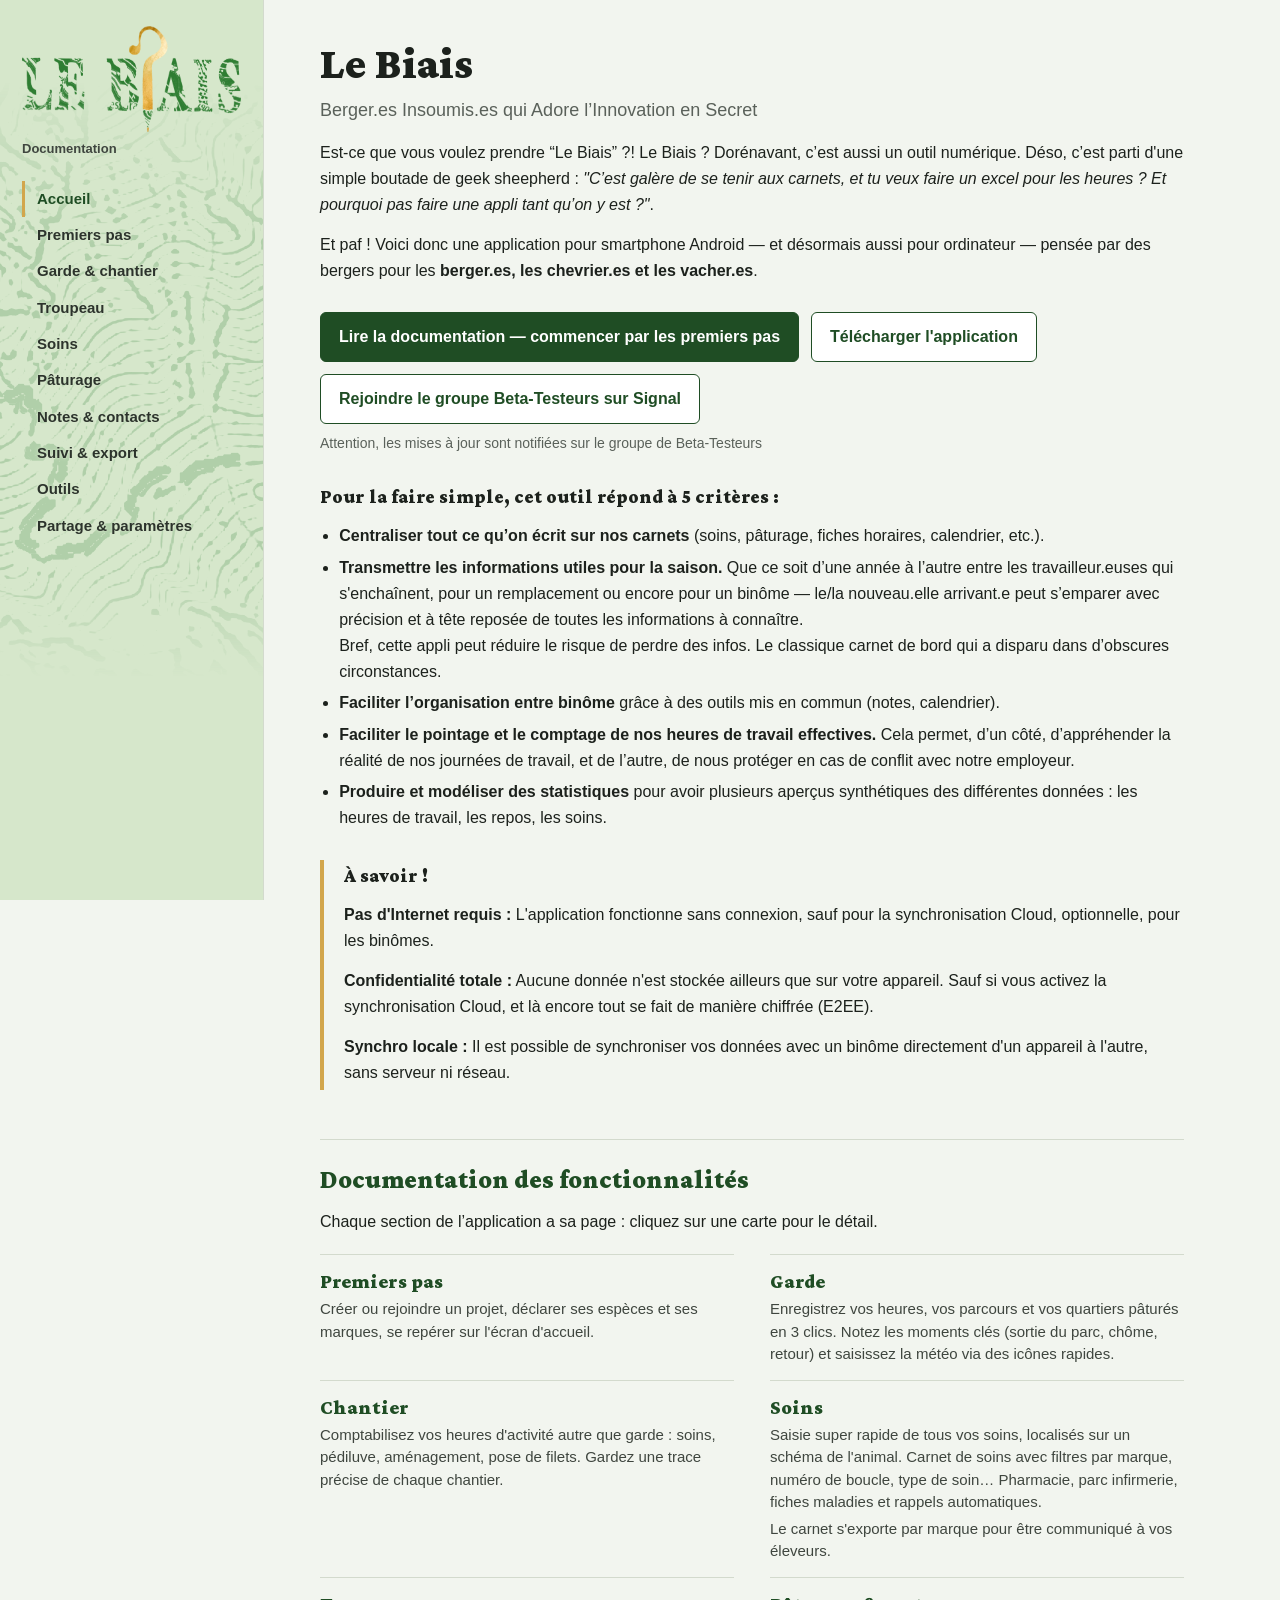
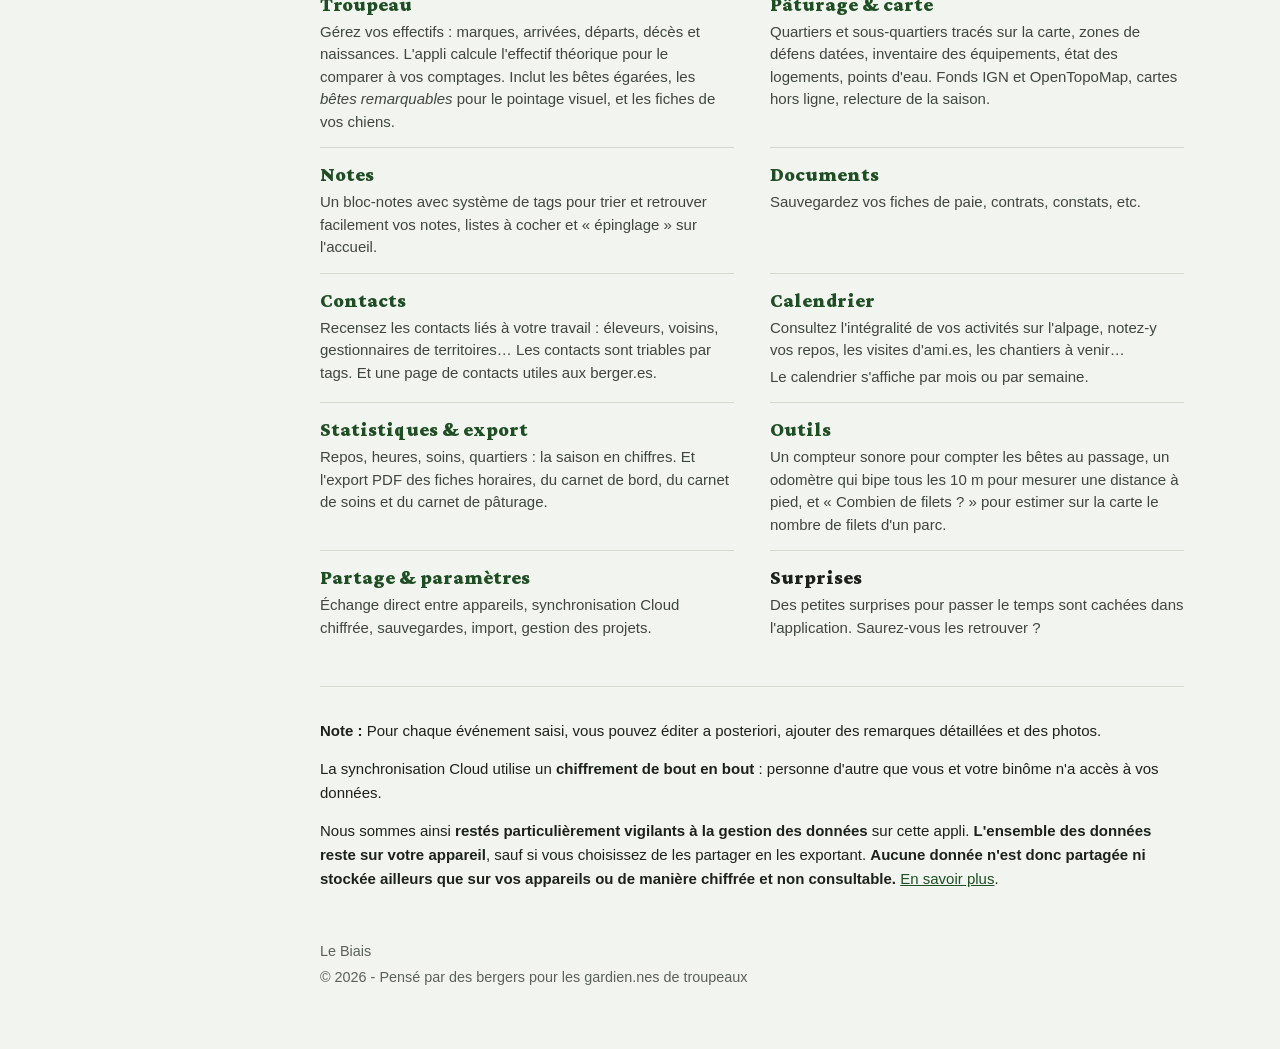
==== commit da863e93: "Refait les captures de la documentation au carnet d'estive (téléphone, tablette, poste, nuit) et doc" ====
--- a/index.html
+++ b/index.html
@@ -117,7 +117,7 @@
         </li>
         <li>
             <h3><a href="outils.html">Outils</a></h3>
-            <p>Un compteur sonore pour compter les bêtes au passage, et un odomètre qui bipe tous les 10 m pour mesurer une distance à pied.</p>
+            <p>Un compteur sonore pour compter les bêtes au passage, un odomètre qui bipe tous les 10 m pour mesurer une distance à pied, et « Combien de filets ? » pour estimer sur la carte le nombre de filets d'un parc.</p>
         </li>
         <li>
             <h3><a href="synchronisation.html">Partage &amp; paramètres</a></h3>
--- a/style.css
+++ b/style.css
@@ -132,15 +132,16 @@
     border-left: 3px solid transparent;
     color: #2C332C;
     font-size: 15px;
+    font-weight: 700;
     text-decoration: none;
 }
 
-.chapitres a:hover { text-decoration: underline; }
-
+.chapitres a:hover { color: var(--vert-fonce); }
+
+/* Tous les chapitres sont en gras : le courant se reconnaît à sa couleur et à son trait or. */
 .chapitres a[aria-current="page"] {
     border-left-color: var(--or);
     color: var(--vert-fonce);
-    font-weight: 700;
 }
 
 /* ------------------------------------------------ contenu */
@@ -150,7 +151,7 @@
     padding: 22px 18px 40px;
 }
 
-.container > h1 {
+.container h1 {
     margin: 0;
     font: 900 32px/1.05 var(--titre);
 }
@@ -176,6 +177,40 @@
     margin-top: 10px;
     font-size: 18px;
     color: var(--gris);
+}
+
+/* Les deux flèches « page précédente » et « page suivante », à droite du titre. */
+.pas {
+    float: right;
+    display: flex;
+    gap: 8px;
+    margin: 0 0 8px 16px;
+}
+
+.pas a {
+    display: flex;
+    align-items: center;
+    justify-content: center;
+    width: 40px;
+    height: 40px;
+    background: #fff;
+    border: 1px solid var(--filet);
+    border-radius: 6px;
+}
+
+.pas a:hover { border-color: var(--vert-fonce); }
+
+/* Seul le titre partage sa ligne avec les flèches ; le chapeau passe dessous. */
+.entete .lead { clear: right; }
+
+.pas svg {
+    width: 22px;
+    height: 22px;
+    fill: none;
+    stroke: var(--vert-fonce);
+    stroke-width: 2.4;
+    stroke-linecap: round;
+    stroke-linejoin: round;
 }
 
 .toc {
@@ -237,7 +272,7 @@
 
 th { background: var(--sol); color: var(--vert-fonce); }
 
-/* Captures d'écran : un téléphone, un poste de bureau, ou les deux côte à côte */
+/* Captures d'écran : un téléphone, une tablette, un poste de bureau, ou plusieurs côte à côte */
 .captures {
     display: flex;
     flex-wrap: wrap;
@@ -249,6 +284,7 @@
 
 .captures a { display: block; min-width: 0; line-height: 0; }
 .captures a.telephone { flex: 0 1 210px; }
+.captures a.tablette { flex: 0 1 320px; }
 .captures a.bureau { flex: 1 1 420px; }
 
 .captures img {
@@ -260,6 +296,7 @@
 }
 
 .captures a.telephone img { border-radius: 14px; }
+.captures a.tablette img { border-radius: 8px; }
 
 .captures figcaption {
     flex-basis: 100%;
@@ -384,6 +421,8 @@
         width: 264px;
         height: 678px;
         opacity: 0.22;
+        /* Posée sur le pan, elle ne doit pas arrêter les clics destinés aux chapitres. */
+        pointer-events: none;
         -webkit-mask-image: linear-gradient(to bottom, transparent 80px, #000 240px, #000 560px, transparent 678px);
         mask-image: linear-gradient(to bottom, transparent 80px, #000 240px, #000 560px, transparent 678px);
     }
@@ -411,6 +450,7 @@
         display: block;
         margin: 0 0 22px;
         font-size: 13px;
+        font-weight: 700;
         color: #3F463F;
     }
 
@@ -419,7 +459,9 @@
 
     .chapitres {
         display: block;
-        position: static;
+        /* « relative » et non « static » : les chapitres passent ainsi devant la carte. */
+        position: relative;
+        top: auto;
         max-height: none;
         overflow: visible;
         padding: 0;
@@ -434,11 +476,11 @@
     .pan .sous { text-shadow: 0 0 2px var(--sol), 0 0 4px var(--sol); }
 
     .container {
-        max-width: calc(48em + 112px);
+        max-width: calc(54em + 112px);
         padding: 40px 56px 60px;
     }
 
-    .container > h1 { font-size: 44px; }
+    .container h1 { font-size: 44px; }
     h2 { font-size: 26px; }
 
     .toc ul { columns: 2; column-gap: 28px; }
@@ -452,3 +494,62 @@
         column-gap: 36px;
     }
 }
+
+/* ------------------------------------------------ ordinateur : l'en-tête des chapitres reste visible */
+
+/* Titre, chapeau et sommaire restent collés en haut ; seul le contenu défile dessous.
+   Pas dans une fenêtre basse, où l'en-tête mangerait la place de la lecture. */
+@media (min-width: 900px) and (min-height: 620px) {
+    /* doc.js donne la hauteur réelle de l'en-tête ; à défaut, une valeur prudente. */
+    html:has(.entete) { scroll-padding-top: calc(var(--entete, 220px) + 14px); }
+
+    .container.doc { padding-top: 0; }
+
+    .entete {
+        position: sticky;
+        top: 0;
+        z-index: 5;
+        margin: 0 -56px;
+        padding: 26px 56px 12px;
+        background: var(--fond);
+        border-bottom: 1px solid var(--filet);
+    }
+
+    .entete h1 { font-size: 36px; }
+
+    .entete .lead {
+        margin-top: 6px;
+        font-size: 16px;
+    }
+
+    .entete .toc {
+        margin-top: 10px;
+        font-size: 14.5px;
+    }
+
+    /* « Sur cette page » : masqué à l'œil pour gagner une ligne, gardé pour les lecteurs d'écran. */
+    .entete .toc strong {
+        position: absolute;
+        width: 1px;
+        height: 1px;
+        overflow: hidden;
+        clip-path: inset(50%);
+        white-space: nowrap;
+    }
+
+    /* Trois colonnes si la largeur le permet, moins sinon. */
+    .entete .toc ul { columns: 3 13em; }
+
+    /* Un retrait plutôt qu'une marge : une marge décale la première ligne des colonnes suivantes. */
+    .entete .toc li {
+        margin: 0;
+        padding-bottom: 0.2em;
+    }
+
+    /* Le filet de l'en-tête fait déjà la séparation. */
+    .entete + h2 {
+        margin-top: 1.2em;
+        padding-top: 0;
+        border-top: 0;
+    }
+}
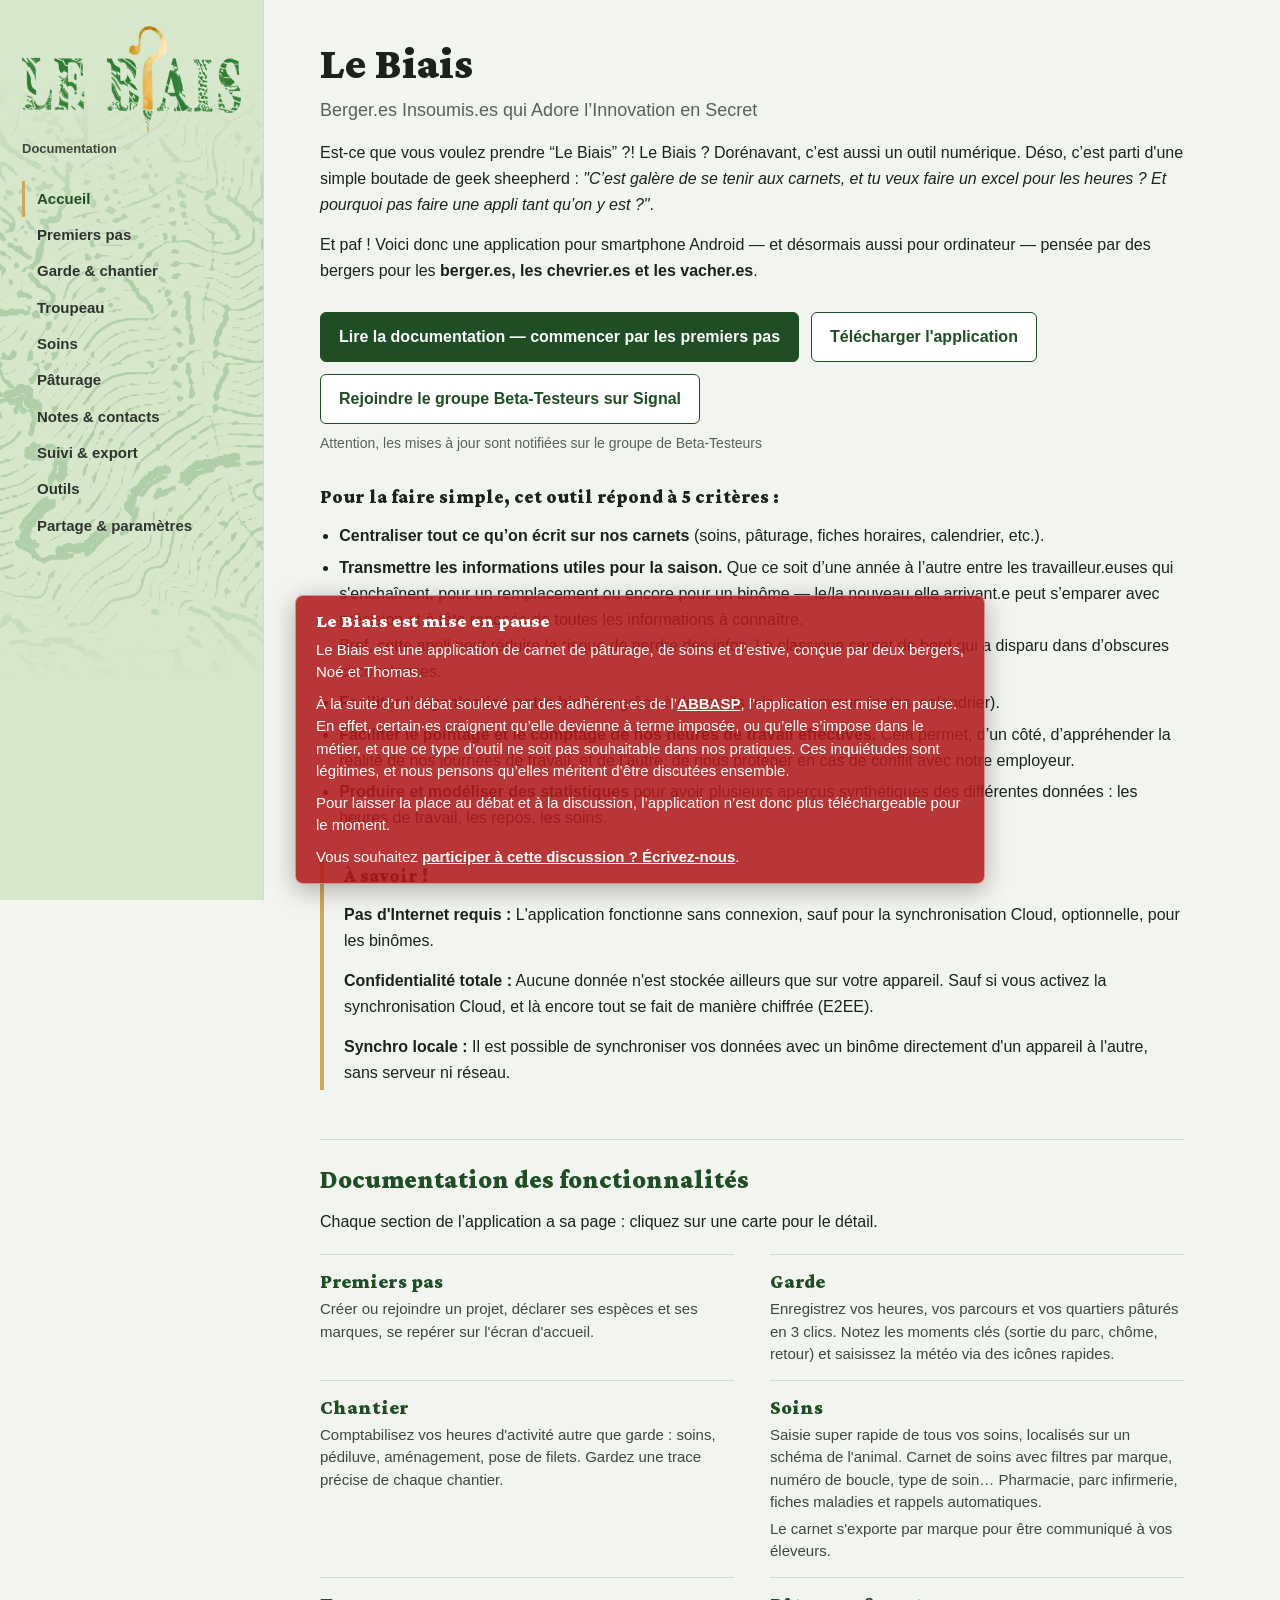
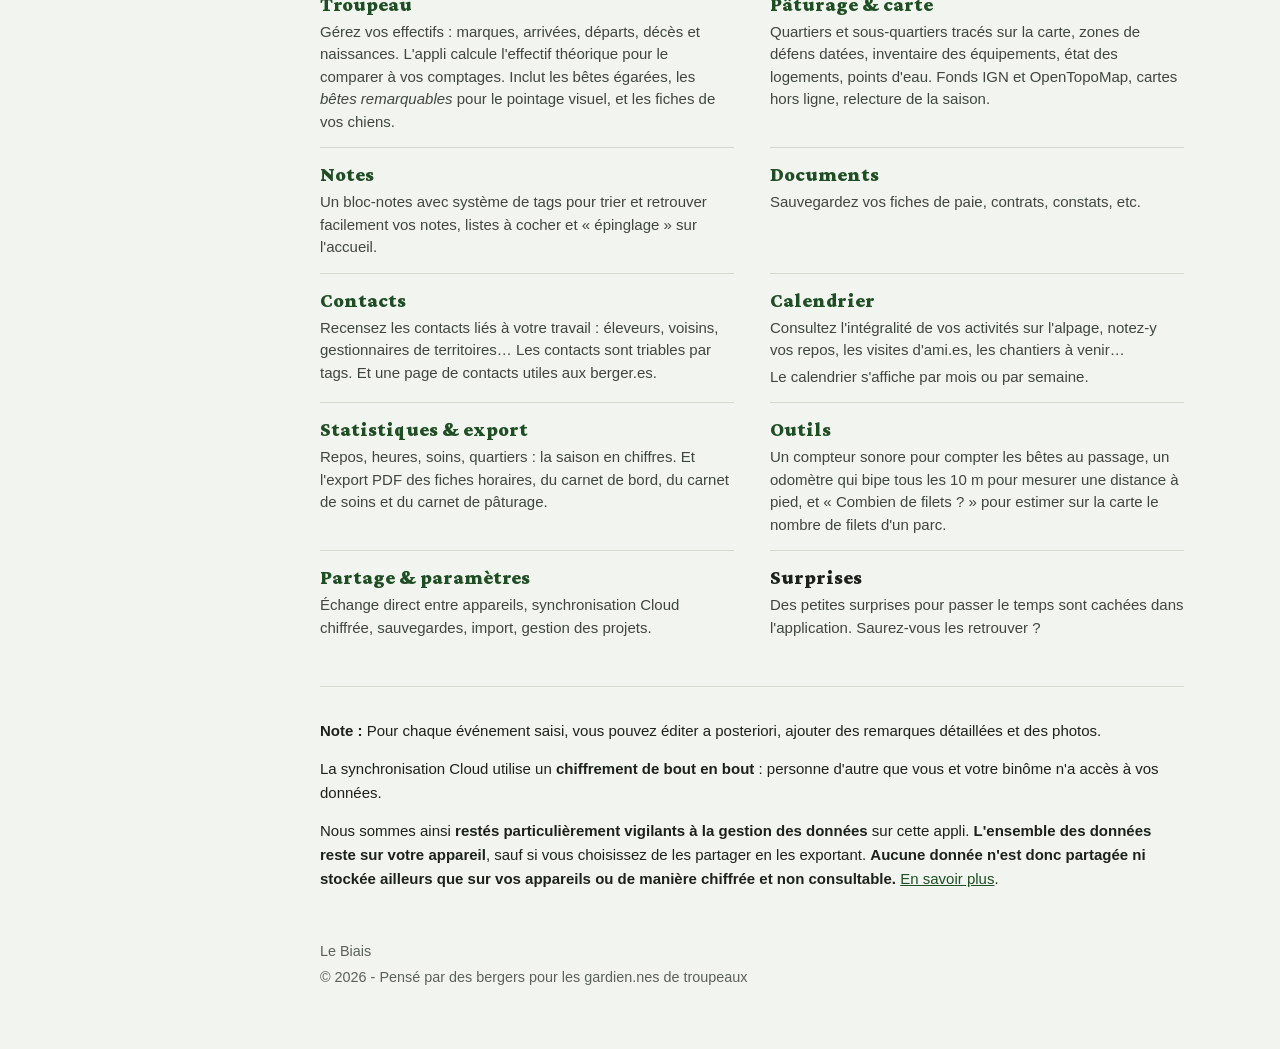
==== commit d224f608: "DOCS : encart de pause en filigrane sur toutes les pages, téléchargement renvoyé vers une page d'err" ====
--- a/index.html
+++ b/index.html
@@ -43,7 +43,7 @@
 
     <p class="actions">
         <a class="plein" href="premiers-pas.html">Lire la documentation — commencer par les premiers pas</a>
-        <a href="https://github.com/pach/leBiais_public/releases">Télécharger l'application</a>
+        <a href="indisponible.html">Télécharger l'application</a>
         <a href="https://signal.group/#CjQKIIhdAA6bUFychgb4Pd47Ik6Q2A1K9JxBwAcLVOHIn0xoEhBDmhqNPRKAmFHqTnhX6Sd-">Rejoindre le groupe Beta-Testeurs sur Signal</a>
     </p>
     <p class="petit">Attention, les mises à jour sont notifiées sur le groupe de Beta-Testeurs</p>
--- a/style.css
+++ b/style.css
@@ -553,3 +553,39 @@
         border-top: 0;
     }
 }
+
+/* Le Biais est en pause : encart rouge translucide, au premier plan sur toutes les pages. */
+.pause-filigrane {
+    position: fixed;
+    left: 50%;
+    bottom: 16px;
+    transform: translateX(-50%);
+    z-index: 1000;
+    width: min(46em, calc(100% - 24px));
+    max-height: calc(100vh - 32px);
+    overflow-y: auto;
+    padding: 14px 20px 6px;
+    color: #fff;
+    background: rgba(176, 28, 28, 0.88);
+    border: 1px solid rgba(255, 255, 255, 0.45);
+    border-radius: 8px;
+    box-shadow: 0 6px 24px rgba(0, 0, 0, 0.3);
+    font-size: 15px;
+    line-height: 1.5;
+}
+.pause-filigrane h2 { margin: 0 0 6px; padding: 0; border: 0; color: #fff; font-size: 1.25em; }
+.pause-filigrane p { margin: 0 0 9px; }
+.pause-filigrane a { color: #fff; font-weight: 600; }
+/* Sur la page d'erreur, le même texte est déjà dans la page. */
+.page-pause .pause-filigrane { display: none; }
+
+.erreur-pause {
+    max-width: 40em;
+    margin: 12vh auto;
+    padding: 24px 28px 12px;
+    color: #fff;
+    background: rgb(176, 28, 28);
+    border-radius: 8px;
+}
+.erreur-pause h1 { margin-top: 0; color: #fff; }
+.erreur-pause a { color: #fff; font-weight: 600; }
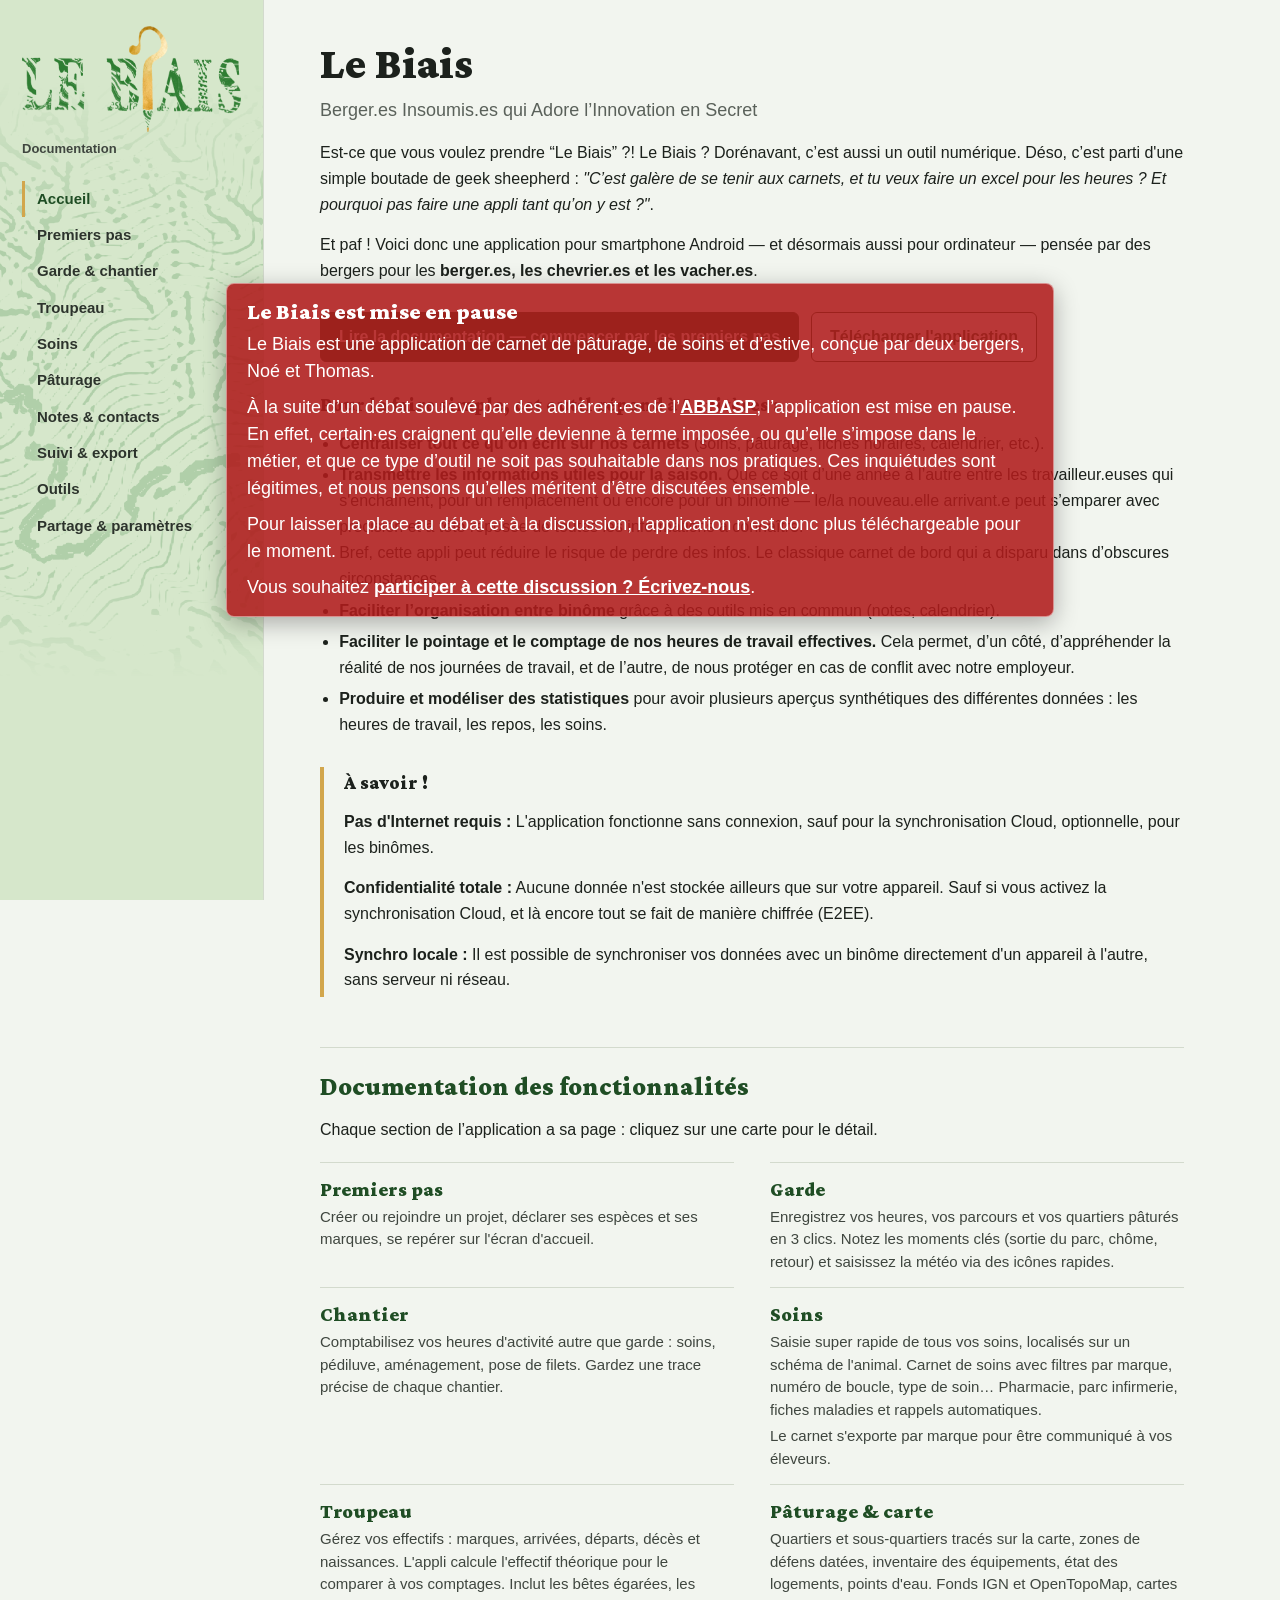
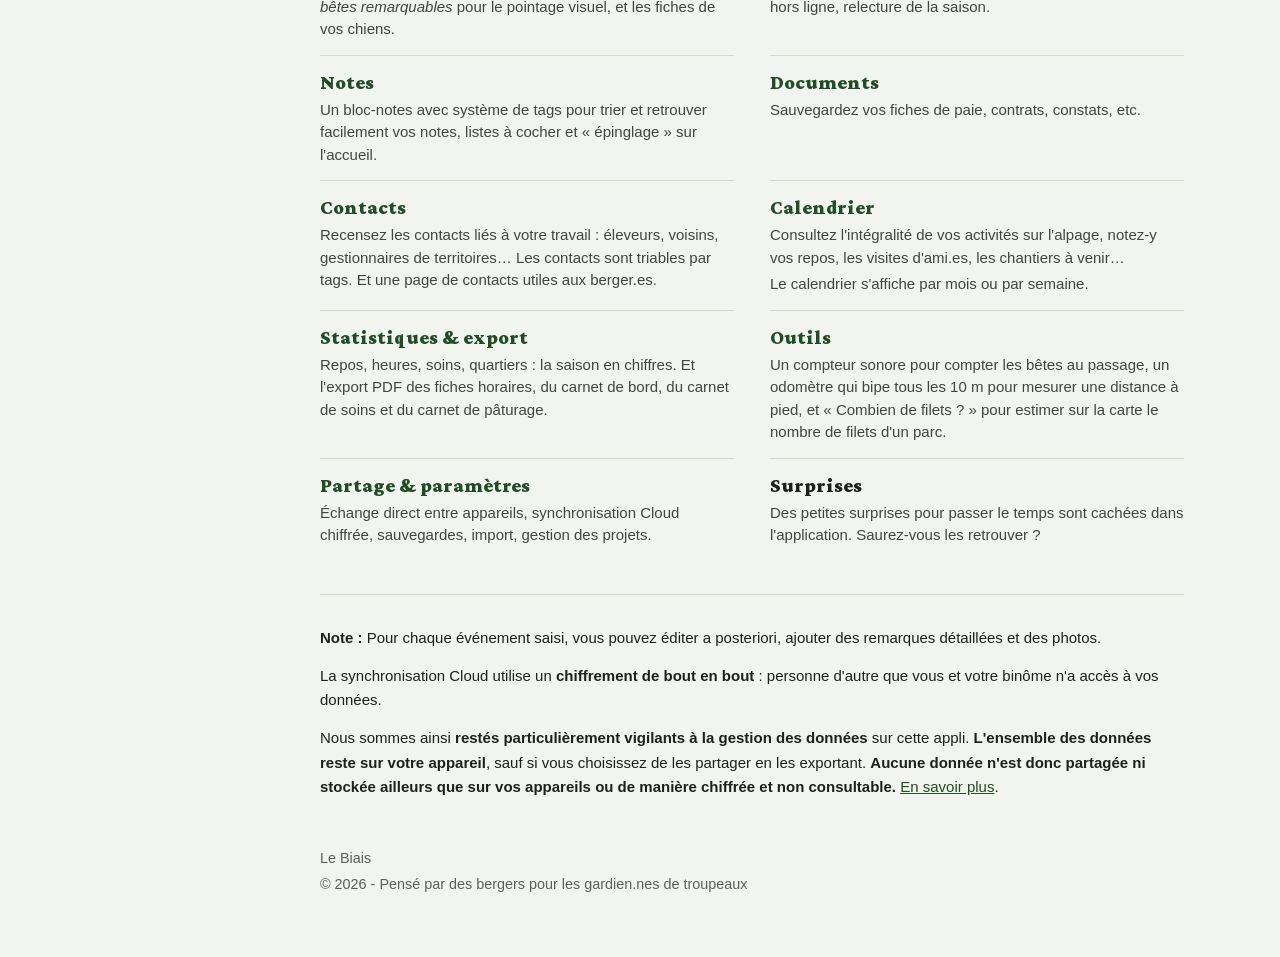
==== commit 4457d0d3: "DOCS : retrait du lien vers le groupe Signal de beta-testeurs Co-Authored-By: Claude Sonnet 5.5 <nor" ====
--- a/index.html
+++ b/index.html
@@ -44,9 +44,7 @@
     <p class="actions">
         <a class="plein" href="premiers-pas.html">Lire la documentation — commencer par les premiers pas</a>
         <a href="indisponible.html">Télécharger l'application</a>
-        <a href="https://signal.group/#CjQKIIhdAA6bUFychgb4Pd47Ik6Q2A1K9JxBwAcLVOHIn0xoEhBDmhqNPRKAmFHqTnhX6Sd-">Rejoindre le groupe Beta-Testeurs sur Signal</a>
     </p>
-    <p class="petit">Attention, les mises à jour sont notifiées sur le groupe de Beta-Testeurs</p>
 
     <h3>Pour la faire simple, cet outil répond à 5 critères :</h3>
     <ul>
--- a/style.css
+++ b/style.css
@@ -558,8 +558,8 @@
 .pause-filigrane {
     position: fixed;
     left: 50%;
-    bottom: 16px;
-    transform: translateX(-50%);
+    top: 50%;
+    transform: translate(-50%, -50%);
     z-index: 1000;
     width: min(46em, calc(100% - 24px));
     max-height: calc(100vh - 32px);
@@ -570,7 +570,7 @@
     border: 1px solid rgba(255, 255, 255, 0.45);
     border-radius: 8px;
     box-shadow: 0 6px 24px rgba(0, 0, 0, 0.3);
-    font-size: 15px;
+    font-size: 18px;
     line-height: 1.5;
 }
 .pause-filigrane h2 { margin: 0 0 6px; padding: 0; border: 0; color: #fff; font-size: 1.25em; }
@@ -580,12 +580,19 @@
 .page-pause .pause-filigrane { display: none; }
 
 .erreur-pause {
-    max-width: 40em;
-    margin: 12vh auto;
-    padding: 24px 28px 12px;
+    width: min(64em, calc(100% - 32px));
+    margin: 0 auto;
+    padding: 28px 36px 16px;
+    font-size: 19px;
+    line-height: 1.55;
     color: #fff;
     background: rgb(176, 28, 28);
     border-radius: 8px;
 }
+.page-pause {
+    display: flex;
+    align-items: center;
+    min-height: 100vh;
+}
 .erreur-pause h1 { margin-top: 0; color: #fff; }
 .erreur-pause a { color: #fff; font-weight: 600; }
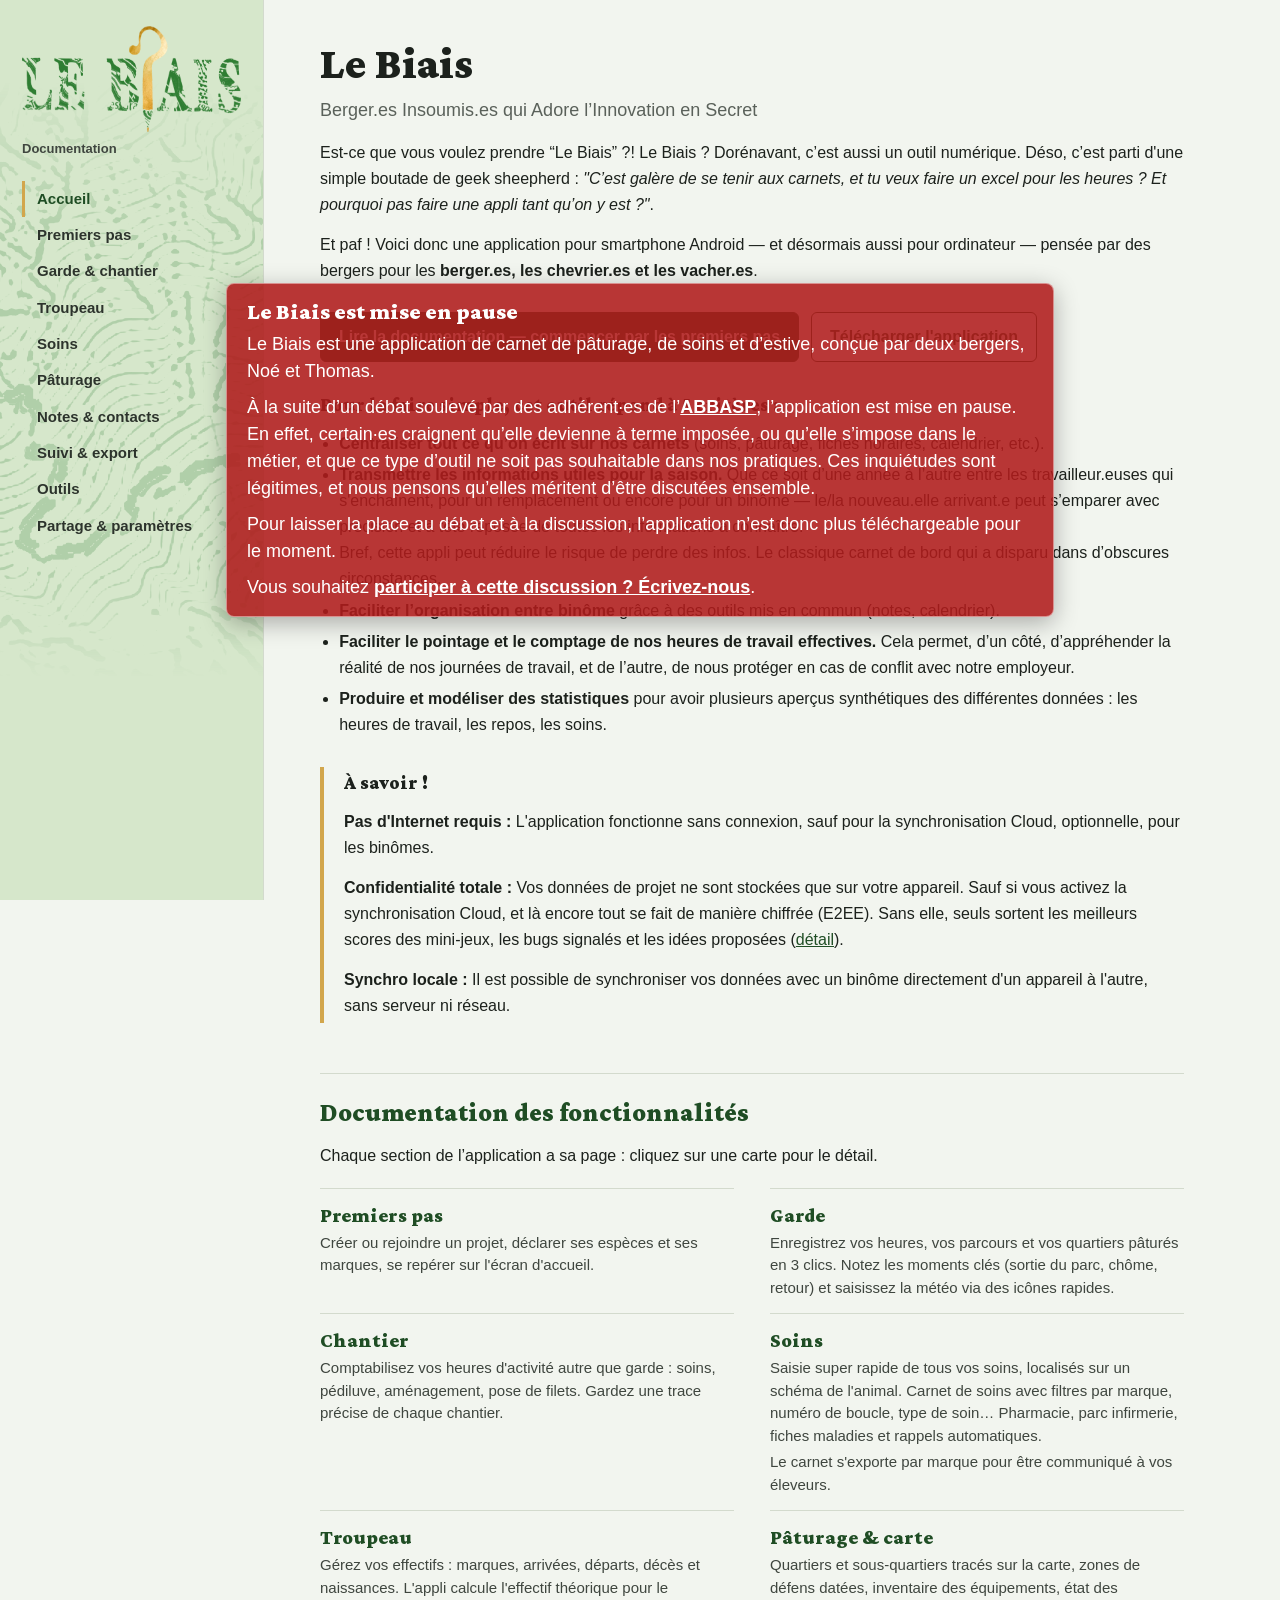
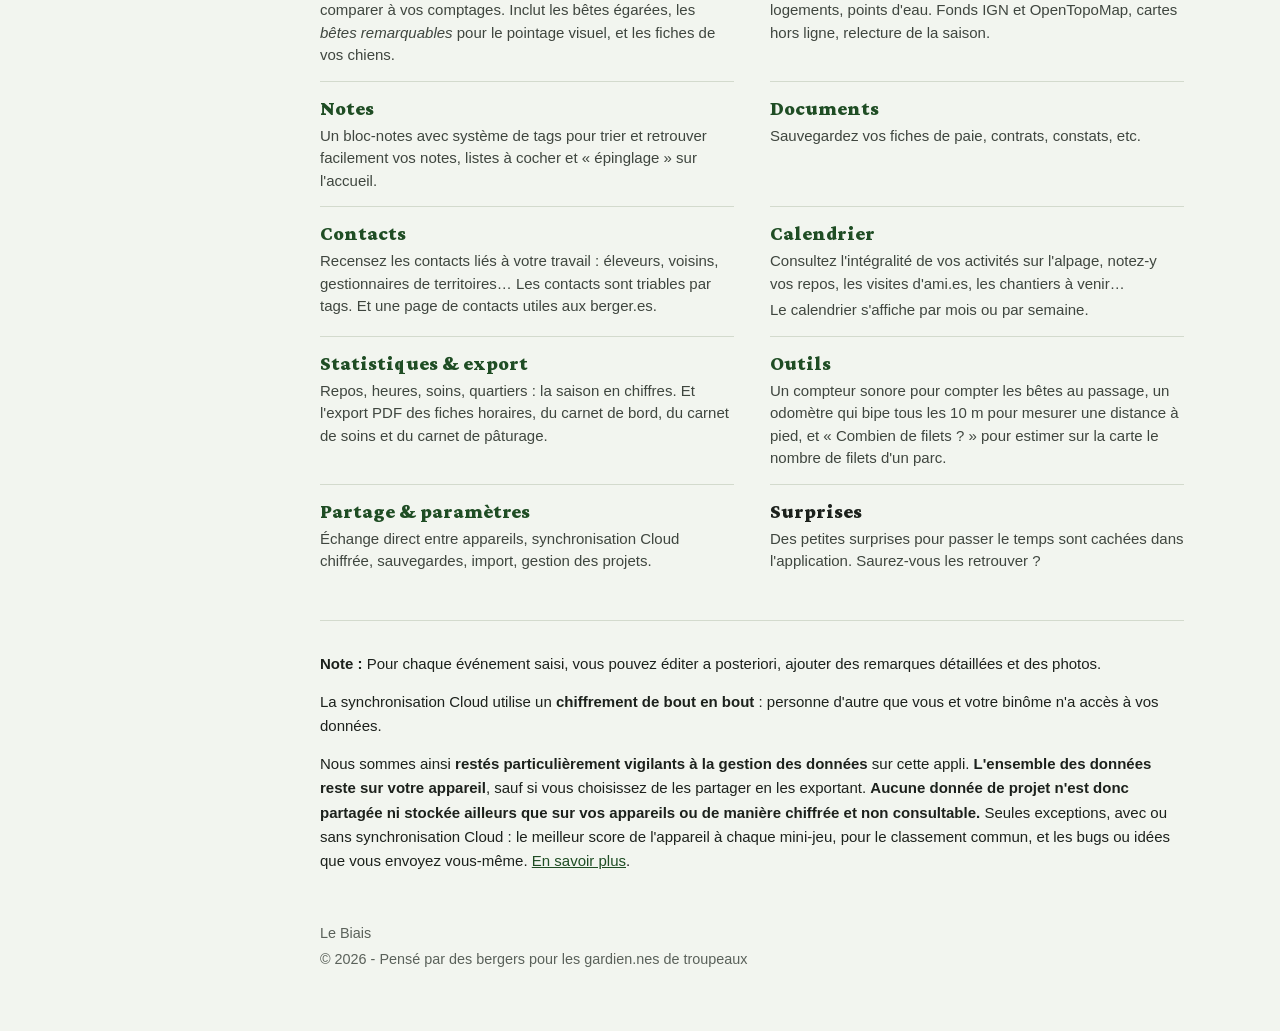
==== commit f02be777: "Données : ce qui sort sans synchro cloud, journal technique décoché La doc (DOCS/ et « Vos données »" ====
--- a/index.html
+++ b/index.html
@@ -59,7 +59,7 @@
     <div class="a-savoir">
         <h3>À savoir !</h3>
         <p><strong>Pas d'Internet requis :</strong> L'application fonctionne sans connexion, sauf pour la synchronisation Cloud, optionnelle, pour les binômes.</p>
-        <p><strong>Confidentialité totale :</strong> Aucune donnée n'est stockée ailleurs que sur votre appareil. Sauf si vous activez la synchronisation Cloud, et là encore tout se fait de manière chiffrée (E2EE).</p>
+        <p><strong>Confidentialité totale :</strong> Vos données de projet ne sont stockées que sur votre appareil. Sauf si vous activez la synchronisation Cloud, et là encore tout se fait de manière chiffrée (E2EE). Sans elle, seuls sortent les meilleurs scores des mini-jeux, les bugs signalés et les idées proposées (<a href="synchronisation.html#sans-cloud">détail</a>).</p>
         <p><strong>Synchro locale :</strong> Il est possible de synchroniser vos données avec un binôme directement d'un appareil à l'autre, sans serveur ni réseau.</p>
     </div>
 
@@ -130,7 +130,7 @@
     <div class="note-donnees">
         <p><strong>Note :</strong> Pour chaque événement saisi, vous pouvez éditer a posteriori, ajouter des remarques détaillées et des photos.</p>
         <p>La synchronisation Cloud utilise un <strong>chiffrement de bout en bout</strong> : personne d'autre que vous et votre binôme n'a accès à vos données.</p>
-        <p>Nous sommes ainsi <strong>restés particulièrement vigilants à la gestion des données</strong> sur cette appli. <strong>L'ensemble des données reste sur votre appareil</strong>, sauf si vous choisissez de les partager en les exportant. <strong>Aucune donnée n'est donc partagée ni stockée ailleurs que sur vos appareils ou de manière chiffrée et non consultable.</strong> <a href="synchronisation.html#confidentialite">En savoir plus</a>.</p>
+        <p>Nous sommes ainsi <strong>restés particulièrement vigilants à la gestion des données</strong> sur cette appli. <strong>L'ensemble des données reste sur votre appareil</strong>, sauf si vous choisissez de les partager en les exportant. <strong>Aucune donnée de projet n'est donc partagée ni stockée ailleurs que sur vos appareils ou de manière chiffrée et non consultable.</strong> Seules exceptions, avec ou sans synchronisation Cloud : le meilleur score de l'appareil à chaque mini-jeu, pour le classement commun, et les bugs ou idées que vous envoyez vous-même. <a href="synchronisation.html#sans-cloud">En savoir plus</a>.</p>
     </div>
 
     <footer>
